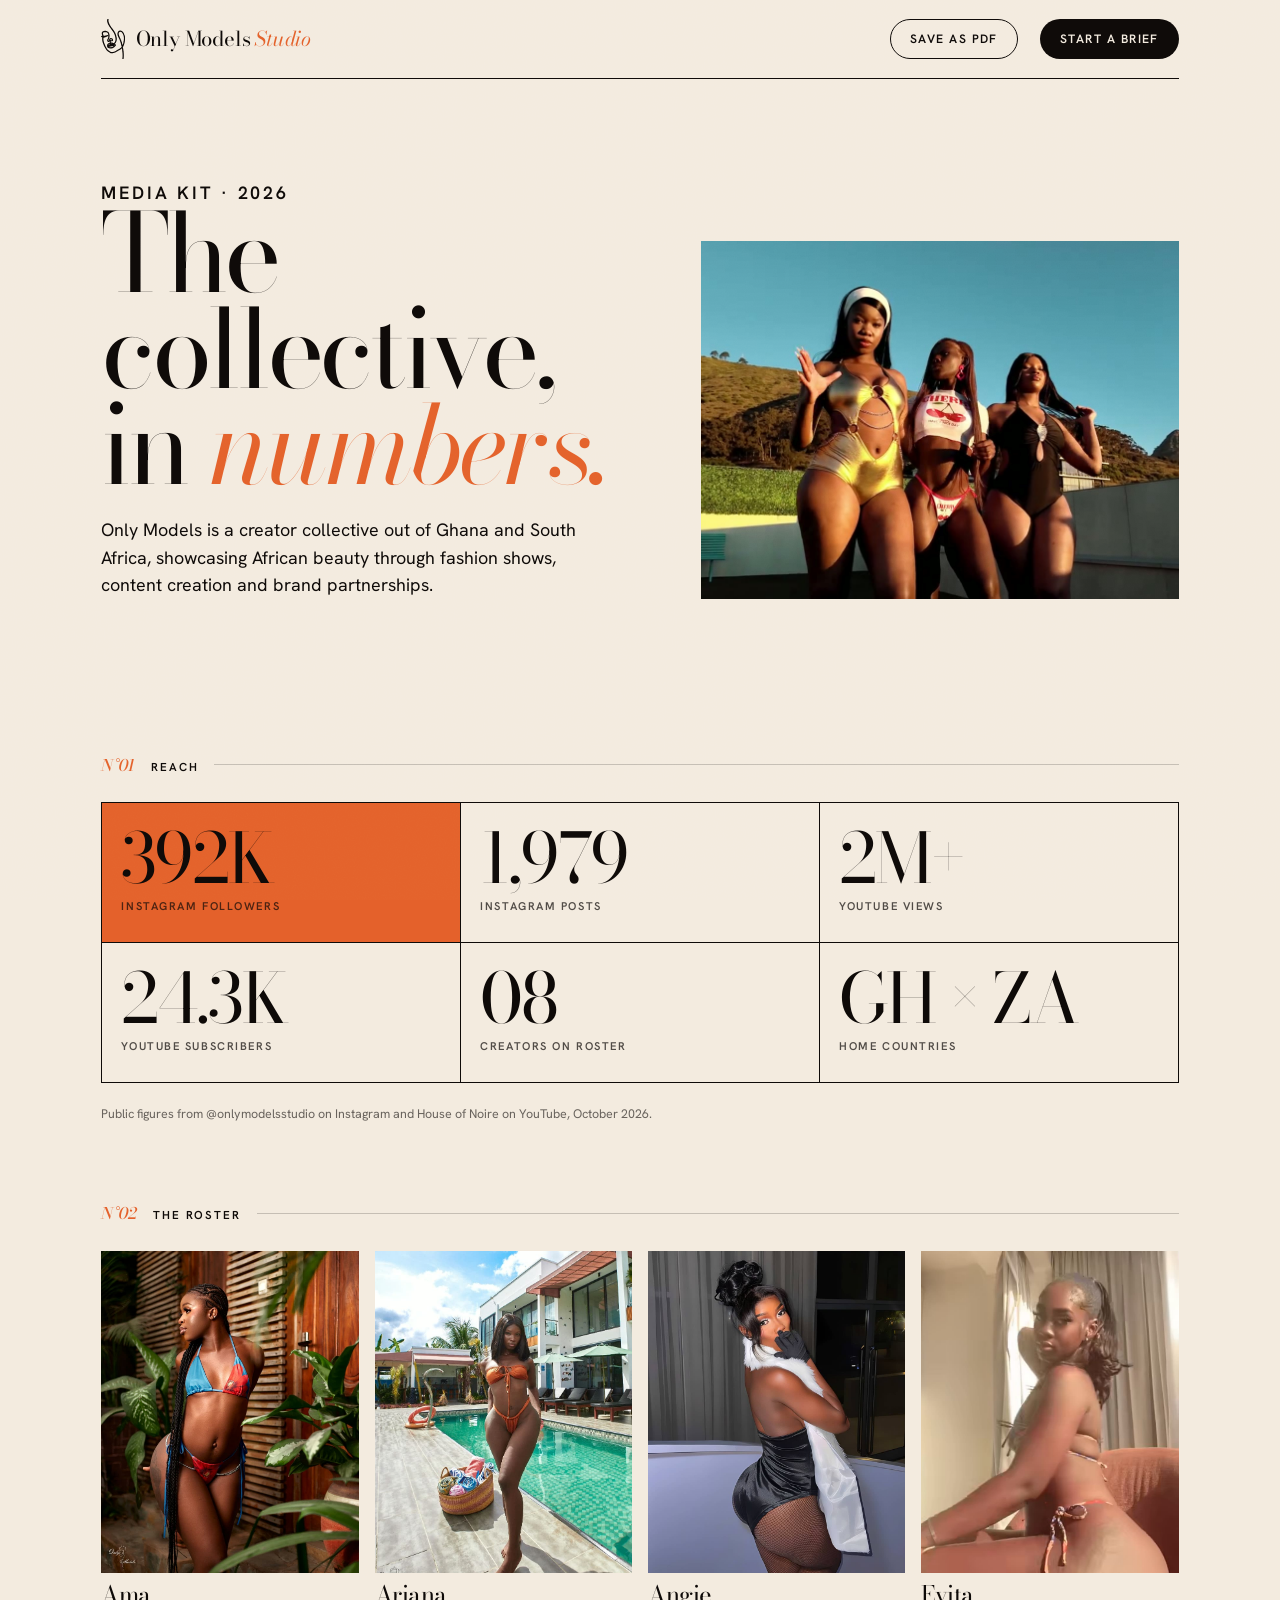
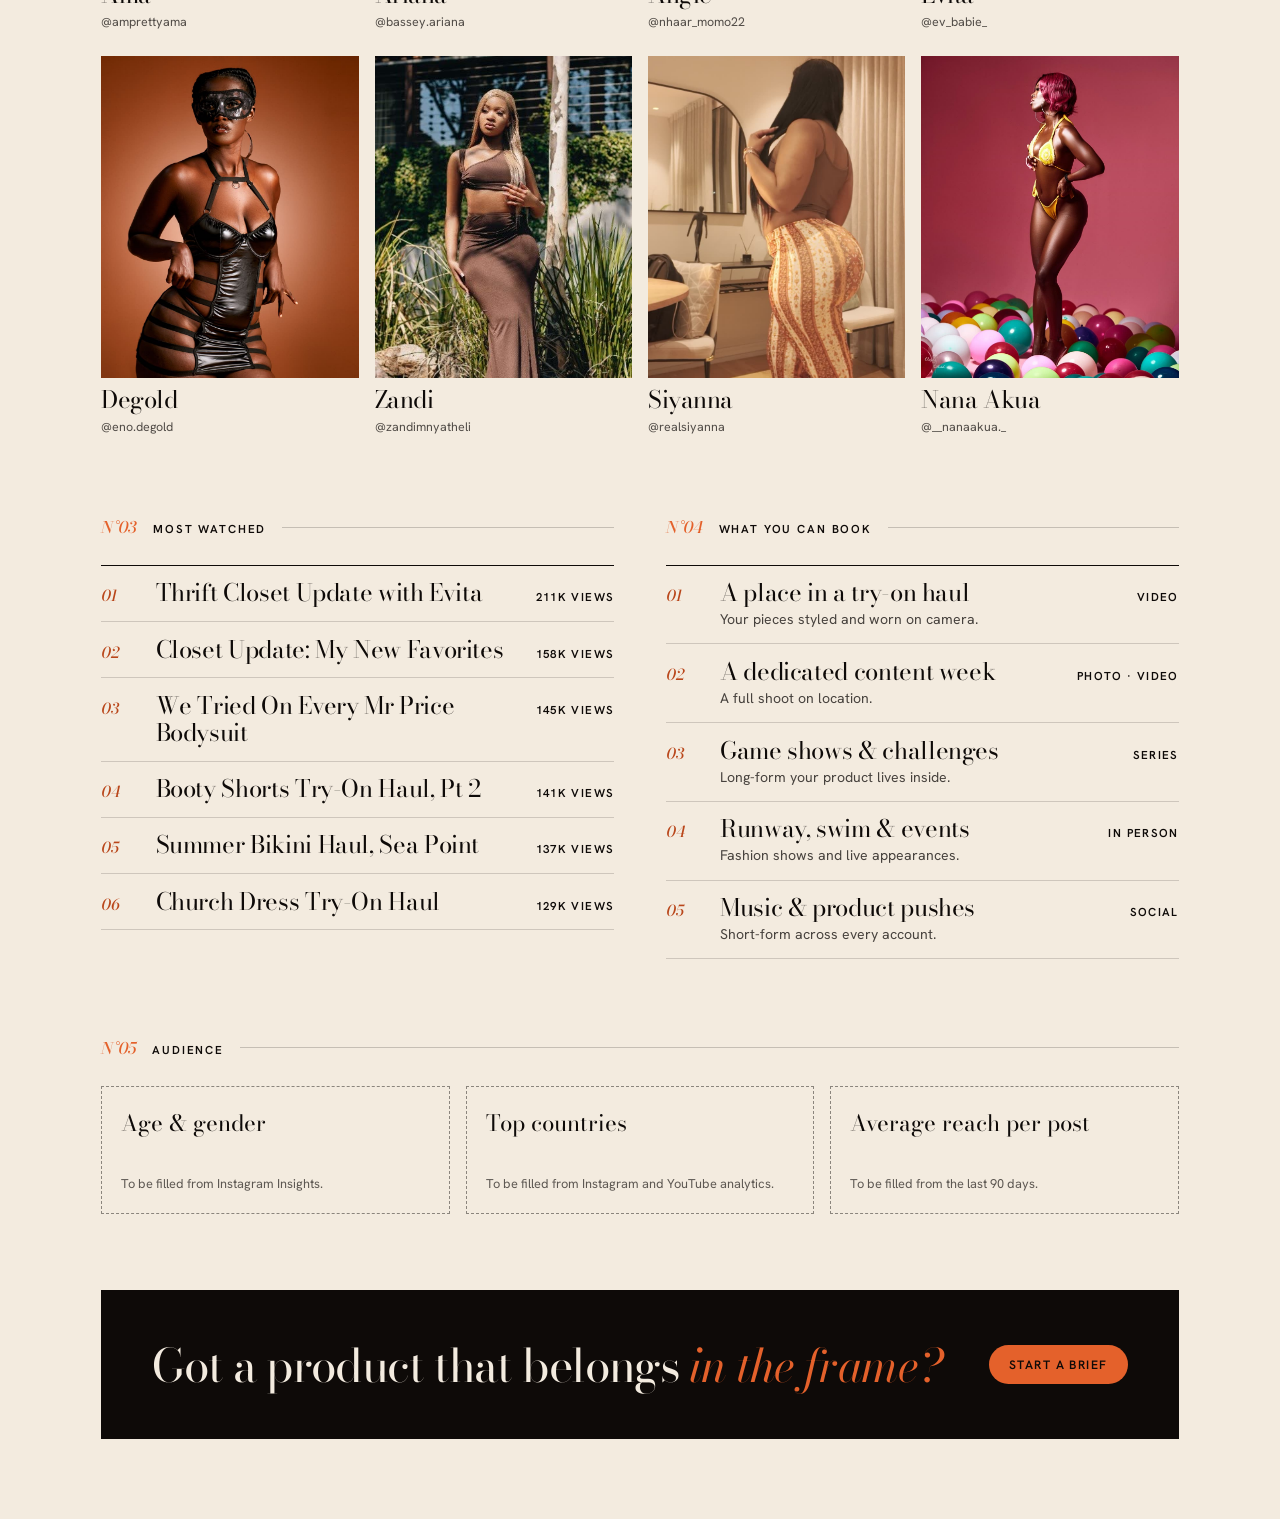
==== media-kit.html @ adcc5e1e "Only Models Studio concept site Static site: hero film, roster, video grid, brand offers, scripted c" ====
<!doctype html>
<html lang="en">
<head>
<meta charset="utf-8">
<meta name="viewport" content="width=device-width, initial-scale=1">
<title>Media kit — Only Models Studio</title>
<meta name="description" content="Only Models Studio media kit: audience numbers, roster, formats and how to book the collective.">
<meta name="theme-color" content="#f3ebdf">
<link rel="icon" type="image/svg+xml" href="assets/favicon.svg">
<link rel="preconnect" href="https://fonts.googleapis.com">
<link rel="preconnect" href="https://fonts.gstatic.com" crossorigin>
<link href="https://fonts.googleapis.com/css2?family=Bodoni+Moda:ital,opsz,wght@0,6..96,400..700;1,6..96,400..700&family=Hanken+Grotesk:wght@300..700&display=swap" rel="stylesheet">
<link rel="stylesheet" href="css/style.css">
<style>
  body { background: var(--bone); color: var(--ink); }
  body::after { opacity: .05; }
  .kit { max-width: 1180px; margin-inline: auto; padding: 0 var(--gut) 5rem; }
  .kit__bar { display: flex; align-items: center; gap: 1rem; padding-block: 1.2rem; border-bottom: 1px solid var(--ink); }
  .kit__bar .brand__mark { stroke-width: 64; }
  .kit__bar .btn { margin-left: .4rem; }
  .kit__cover { display: grid; grid-template-columns: 1.15fr 1fr; gap: clamp(1.5rem, 4vw, 4rem); align-items: end; padding-block: clamp(2.5rem, 6vw, 5rem); }
  .kit__cover h1 { font: 400 clamp(3rem, 8.5vw, 7.4rem)/.88 var(--serif); letter-spacing: -.04em; }
  .kit__cover h1 em { color: var(--clay); }
  .kit__cover p { font-size: 1.12rem; max-width: 30rem; margin-top: 1.4rem; }
  .kit__cover figure { aspect-ratio: 4 / 3; overflow: hidden; }
  .kit__cover img { width: 100%; height: 100%; object-fit: cover; }
  .kit h2 { display: flex; align-items: baseline; gap: 1rem; font-size: .72rem; font-weight: 600; letter-spacing: .16em; text-transform: uppercase; margin: clamp(3rem, 6vw, 5rem) 0 1.6rem; }
  .kit h2 i { font: italic 500 1rem var(--serif); color: var(--clay); letter-spacing: 0; text-transform: none; }
  .kit h2::after { content: ""; flex: 1; height: 1px; background: var(--ink); opacity: .2; align-self: center; }
  .nums { display: grid; grid-template-columns: repeat(3, 1fr); border-top: 1px solid var(--ink); border-left: 1px solid var(--ink); }
  .nums div { padding: 1.3rem 1.2rem 1.5rem; border-right: 1px solid var(--ink); border-bottom: 1px solid var(--ink); }
  .nums b { display: block; font: 400 clamp(2.4rem, 5.4vw, 4.4rem)/1 var(--serif); letter-spacing: -.03em; }
  .nums span { font-size: .7rem; letter-spacing: .14em; text-transform: uppercase; font-weight: 600; opacity: .7; }
  .nums .hot { background: var(--clay); }
  .faces { display: grid; grid-template-columns: repeat(4, 1fr); gap: 1.4rem 1rem; }
  .faces img { width: 100%; aspect-ratio: 4 / 5; object-fit: cover; }
  .faces b { display: block; font: 400 1.5rem/1.1 var(--serif); letter-spacing: -.02em; margin-top: .6rem; }
  .faces span { font-size: .78rem; opacity: .7; }
  .rows { border-top: 1px solid var(--ink); }
  .rows li { display: grid; grid-template-columns: 2.4rem 1fr auto; gap: 1rem; align-items: baseline; padding-block: .85rem; border-bottom: 1px solid var(--line-ink); }
  .rows i { font: italic 500 .95rem var(--serif); color: var(--clay-deep); }
  .rows b { font: 400 clamp(1.15rem, 2vw, 1.5rem)/1.15 var(--serif); letter-spacing: -.015em; }
  .rows b small { display: block; font: 400 .88rem/1.4 var(--sans); letter-spacing: 0; opacity: .75; margin-top: .2rem; }
  .rows span { font-size: .72rem; letter-spacing: .12em; text-transform: uppercase; font-weight: 600; white-space: nowrap; }
  .two { display: grid; grid-template-columns: 1fr 1fr; gap: clamp(1.5rem, 4vw, 4rem); }
  .slots { display: grid; grid-template-columns: repeat(3, 1fr); gap: 1rem; }
  .slots div { border: 1px dashed rgba(14, 10, 8, .45); padding: 1.2rem; min-height: 8rem; display: flex; flex-direction: column; justify-content: space-between; }
  .slots b { font: 400 1.4rem var(--serif); }
  .slots span { font-size: .8rem; opacity: .65; }
  .kit__end { margin-top: clamp(3rem, 6vw, 5rem); background: var(--ink); color: var(--bone); padding: clamp(1.8rem, 4vw, 3.2rem); display: flex; justify-content: space-between; align-items: center; gap: 1.5rem; flex-wrap: wrap; }
  .kit__end p { font: 400 clamp(1.7rem, 3.6vw, 3rem)/1 var(--serif); letter-spacing: -.03em; }
  .kit__end em { color: var(--clay); }
  .kit__fine { font-size: .78rem; opacity: .6; margin-top: 1.4rem; }
  @media (max-width: 760px) {
    .kit__cover, .two { grid-template-columns: 1fr; }
    .nums { grid-template-columns: 1fr 1fr; }
    .faces { grid-template-columns: 1fr 1fr; }
    .slots { grid-template-columns: 1fr; }
    .kit__bar .btn--line { display: none; }
  }
  @media print {
    body::after, .kit__bar .btn { display: none; }
    .kit { padding-bottom: 0; }
    .nums .hot, .kit__end { -webkit-print-color-adjust: exact; print-color-adjust: exact; }
    .faces, .kit__end, .rows li { break-inside: avoid; }
  }
</style>
</head>
<body>
<div class="kit">
  <header class="kit__bar">
    <a class="brand" href="index.html" aria-label="Back to Only Models Studio">
      <svg class="brand__mark" viewBox="400 0 1440 2400" aria-hidden="true"><path fill-rule="evenodd" d="M 808 9 C 807 14, 806 19, 806 20 C 805 23, 803 39, 801 57 C 800 69, 800 115, 801 127 C 804 151, 806 164, 811 188 C 815 203, 829 246, 836 266 C 838 270, 840 277, 842 281 C 847 295, 856 315, 867 336 C 901 406, 944 470, 1023 573 C 1027 576, 1033 584, 1037 591 C 1042 597, 1048 605, 1051 609 C 1061 620, 1088 656, 1097 668 C 1101 674, 1106 681, 1108 683 C 1109 685, 1111 687, 1112 689 C 1113 690, 1119 698, 1125 707 C 1138 726, 1160 759, 1160 760 C 1160 760, 1161 762, 1162 763 C 1164 765, 1169 773, 1174 782 C 1182 795, 1186 803, 1199 826 C 1205 837, 1220 869, 1227 883 C 1234 899, 1241 916, 1243 921 C 1243 923, 1245 926, 1245 928 C 1248 933, 1255 952, 1258 961 C 1259 966, 1262 974, 1264 980 C 1268 992, 1275 1019, 1278 1034 C 1280 1040, 1282 1047, 1282 1050 C 1285 1059, 1292 1094, 1294 1109 C 1295 1116, 1297 1127, 1298 1132 C 1298 1137, 1299 1148, 1300 1155 C 1301 1162, 1301 1173, 1302 1179 C 1303 1192, 1303 1240, 1302 1252 C 1302 1257, 1301 1266, 1300 1273 C 1291 1361, 1249 1437, 1184 1480 C 1172 1488, 1171 1488, 1164 1484 C 1138 1469, 1115 1458, 1090 1448 C 1080 1445, 1076 1444, 1065 1441 C 1063 1440, 1057 1439, 1054 1438 C 1048 1436, 1044 1436, 1031 1436 C 1016 1436, 1015 1436, 1009 1439 C 998 1444, 995 1446, 995 1447 C 995 1447, 994 1448, 992 1449 C 991 1450, 990 1450, 990 1451 C 991 1451, 994 1450, 998 1448 C 1021 1436, 1031 1436, 1067 1448 C 1079 1451, 1083 1453, 1088 1455 C 1089 1455, 1093 1457, 1095 1458 C 1112 1463, 1160 1489, 1160 1493 C 1160 1496, 1130 1507, 1109 1512 C 1088 1517, 1085 1518, 1072 1519 C 1036 1522, 1002 1517, 983 1507 C 975 1501, 965 1491, 959 1480 C 954 1470, 954 1445, 959 1422 C 961 1411, 962 1371, 960 1360 C 959 1349, 956 1335, 954 1329 C 951 1317, 949 1309, 947 1304 C 945 1299, 945 1296, 946 1296 C 947 1295, 955 1297, 968 1301 C 986 1307, 989 1308, 1007 1309 C 1045 1312, 1070 1306, 1085 1291 C 1096 1280, 1098 1270, 1094 1252 C 1087 1226, 1067 1202, 1042 1190 C 1039 1188, 1036 1186, 1035 1186 C 1027 1182, 1004 1177, 991 1177 C 984 1177, 970 1180, 963 1182 C 948 1187, 931 1204, 928 1217 C 927 1219, 926 1223, 925 1226 C 922 1237, 924 1254, 930 1275 C 932 1280, 933 1285, 933 1285 C 933 1286, 930 1287, 926 1288 C 907 1290, 895 1298, 876 1322 C 866 1336, 863 1338, 856 1340 C 840 1344, 820 1328, 812 1302 C 803 1275, 809 1249, 829 1219 C 836 1208, 846 1191, 850 1181 C 856 1166, 866 1137, 869 1124 C 874 1099, 876 1092, 876 1087 C 877 1084, 878 1078, 879 1073 C 882 1050, 885 1004, 883 980 C 880 930, 875 907, 860 866 C 859 861, 850 844, 846 837 C 827 804, 793 776, 754 762 C 750 760, 746 758, 745 758 C 731 752, 696 745, 673 743 C 606 738, 547 752, 510 779 C 473 808, 466 844, 484 918 C 486 926, 489 935, 489 938 C 490 940, 492 946, 493 951 C 495 955, 497 961, 497 964 C 498 966, 501 974, 504 983 C 506 991, 509 999, 510 1001 C 512 1008, 516 1021, 518 1032 C 521 1046, 522 1045, 497 1044 C 486 1044, 472 1042, 466 1041 C 453 1039, 444 1039, 441 1041 C 437 1046, 438 1054, 444 1059 C 457 1070, 498 1080, 518 1076 C 524 1075, 531 1068, 532 1062 C 534 1057, 534 1057, 547 1055 C 573 1052, 585 1051, 601 1049 C 633 1044, 642 1042, 647 1041 C 650 1040, 657 1039, 663 1038 C 669 1037, 677 1035, 680 1034 C 688 1033, 694 1033, 692 1034 C 691 1035, 690 1035, 668 1043 C 659 1046, 652 1049, 651 1050 C 650 1050, 648 1051, 645 1052 C 643 1052, 633 1056, 623 1059 C 601 1067, 581 1073, 562 1079 C 533 1088, 529 1089, 526 1091 C 517 1097, 510 1104, 506 1114 C 502 1122, 503 1223, 506 1265 C 509 1300, 514 1334, 518 1351 C 520 1356, 527 1379, 529 1385 C 536 1404, 542 1422, 545 1429 C 552 1446, 553 1450, 555 1456 C 556 1459, 559 1467, 562 1474 C 564 1480, 567 1487, 568 1490 C 569 1493, 571 1499, 578 1516 C 580 1520, 582 1526, 583 1529 C 584 1532, 585 1535, 586 1536 C 586 1537, 587 1540, 588 1542 C 589 1544, 591 1550, 593 1554 C 596 1561, 600 1572, 609 1595 C 614 1608, 627 1635, 640 1657 C 641 1659, 643 1664, 645 1666 C 655 1684, 672 1714, 676 1720 C 677 1722, 680 1727, 683 1733 C 687 1738, 694 1750, 699 1759 C 705 1768, 710 1778, 712 1780 C 714 1783, 717 1788, 719 1792 C 722 1795, 727 1803, 730 1809 C 734 1815, 739 1822, 741 1825 C 749 1838, 759 1850, 769 1860 C 801 1892, 869 1943, 955 2001 C 966 2009, 980 2016, 985 2017 C 987 2017, 989 2018, 990 2018 C 991 2019, 997 2020, 1004 2021 C 1029 2026, 1075 2024, 1105 2019 C 1126 2014, 1132 2013, 1145 2010 C 1153 2008, 1166 2004, 1170 2002 C 1172 2002, 1175 2001, 1178 2000 C 1185 1998, 1195 1995, 1206 1990 C 1208 1989, 1210 1988, 1211 1988 C 1212 1988, 1214 1987, 1216 1987 C 1217 1986, 1221 1984, 1225 1982 C 1229 1981, 1235 1978, 1240 1976 C 1248 1972, 1296 1948, 1298 1947 C 1298 1947, 1303 1944, 1309 1941 C 1321 1934, 1334 1927, 1340 1924 C 1342 1923, 1346 1921, 1350 1919 C 1353 1917, 1360 1913, 1365 1911 C 1369 1908, 1378 1903, 1383 1901 C 1387 1898, 1392 1895, 1393 1894 C 1394 1894, 1396 1893, 1397 1892 C 1398 1891, 1401 1890, 1404 1889 C 1406 1887, 1408 1886, 1409 1885 C 1411 1885, 1418 1880, 1425 1877 C 1426 1875, 1435 1870, 1445 1865 C 1454 1859, 1467 1852, 1473 1848 C 1479 1844, 1485 1841, 1487 1840 C 1488 1839, 1492 1837, 1496 1835 C 1499 1832, 1505 1829, 1507 1827 C 1509 1826, 1515 1822, 1520 1820 C 1524 1817, 1529 1813, 1531 1812 C 1539 1808, 1563 1792, 1577 1782 C 1626 1748, 1642 1733, 1665 1698 C 1672 1689, 1673 1689, 1675 1699 C 1675 1702, 1676 1708, 1677 1711 C 1678 1714, 1679 1721, 1680 1728 C 1681 1734, 1683 1744, 1684 1750 C 1685 1756, 1687 1764, 1687 1768 C 1688 1772, 1689 1780, 1690 1786 C 1695 1815, 1701 1855, 1703 1879 C 1704 1886, 1705 1895, 1706 1898 C 1706 1901, 1707 1906, 1707 1910 C 1708 1914, 1709 1924, 1710 1934 C 1713 1963, 1715 1980, 1716 1995 C 1717 2003, 1717 2014, 1718 2020 C 1724 2081, 1727 2212, 1723 2285 C 1721 2314, 1718 2356, 1715 2384 C 1713 2399, 1713 2400, 1718 2400 C 1723 2400, 1722 2402, 1725 2373 C 1737 2259, 1738 2118, 1727 1998 C 1726 1991, 1726 1980, 1725 1973 C 1724 1966, 1723 1954, 1722 1947 C 1722 1939, 1721 1928, 1720 1922 C 1719 1915, 1719 1909, 1718 1909 C 1718 1909, 1718 1903, 1717 1897 C 1716 1891, 1715 1879, 1714 1871 C 1710 1845, 1708 1829, 1707 1821 C 1706 1817, 1705 1809, 1704 1803 C 1704 1796, 1702 1788, 1702 1784 C 1701 1779, 1699 1770, 1698 1764 C 1697 1757, 1695 1748, 1695 1743 C 1694 1738, 1692 1728, 1690 1720 C 1688 1705, 1685 1689, 1683 1679 C 1682 1673, 1682 1673, 1688 1663 C 1701 1643, 1722 1601, 1734 1574 C 1745 1547, 1749 1537, 1749 1536 C 1749 1535, 1750 1533, 1751 1532 C 1753 1527, 1769 1479, 1772 1467 C 1778 1443, 1784 1417, 1785 1409 C 1789 1387, 1793 1364, 1798 1333 C 1803 1297, 1804 1291, 1808 1265 C 1822 1161, 1817 1076, 1791 987 C 1787 972, 1781 952, 1775 939 C 1774 935, 1773 930, 1772 929 C 1771 927, 1769 922, 1766 916 C 1766 914, 1763 907, 1760 901 C 1741 856, 1711 812, 1683 783 C 1651 751, 1620 732, 1583 722 C 1570 718, 1535 718, 1524 722 C 1500 729, 1488 737, 1469 756 C 1417 810, 1404 864, 1423 947 C 1425 958, 1435 991, 1440 1003 C 1441 1006, 1443 1011, 1444 1014 C 1447 1022, 1458 1049, 1462 1058 C 1463 1060, 1465 1064, 1466 1066 C 1467 1069, 1469 1074, 1471 1078 C 1473 1083, 1475 1086, 1475 1086 C 1475 1087, 1496 1130, 1511 1162 C 1527 1194, 1542 1228, 1552 1253 C 1553 1256, 1555 1261, 1556 1264 C 1557 1267, 1559 1271, 1560 1274 C 1560 1276, 1561 1278, 1562 1280 C 1563 1283, 1567 1292, 1570 1302 C 1572 1307, 1576 1320, 1580 1330 C 1583 1340, 1588 1354, 1590 1361 C 1592 1367, 1594 1374, 1594 1376 C 1596 1380, 1598 1388, 1602 1400 C 1603 1404, 1605 1409, 1605 1410 C 1606 1412, 1607 1416, 1608 1420 C 1610 1428, 1619 1461, 1621 1467 C 1622 1469, 1623 1473, 1623 1475 C 1624 1477, 1625 1481, 1626 1484 C 1627 1489, 1631 1505, 1634 1513 C 1634 1516, 1636 1523, 1638 1530 C 1639 1536, 1641 1544, 1642 1548 C 1643 1551, 1645 1559, 1646 1564 C 1647 1568, 1650 1579, 1651 1588 C 1659 1620, 1660 1625, 1660 1627 C 1660 1629, 1660 1631, 1661 1632 C 1662 1635, 1665 1651, 1668 1663 C 1668 1667, 1669 1672, 1670 1674 C 1671 1678, 1670 1681, 1661 1694 C 1650 1710, 1638 1725, 1628 1735 C 1619 1744, 1615 1748, 1593 1764 C 1587 1768, 1581 1772, 1580 1773 C 1576 1776, 1544 1797, 1536 1802 C 1532 1805, 1527 1808, 1525 1809 C 1513 1817, 1504 1823, 1494 1829 C 1491 1830, 1487 1833, 1483 1836 C 1479 1838, 1474 1841, 1472 1842 C 1470 1844, 1464 1847, 1460 1849 C 1456 1852, 1444 1859, 1433 1865 C 1422 1871, 1413 1877, 1412 1878 C 1411 1878, 1408 1880, 1405 1882 C 1402 1883, 1397 1886, 1394 1888 C 1391 1890, 1388 1891, 1387 1892 C 1386 1893, 1383 1894, 1381 1895 C 1378 1897, 1364 1904, 1349 1913 C 1334 1921, 1321 1928, 1320 1929 C 1319 1929, 1314 1932, 1308 1936 C 1301 1939, 1296 1942, 1296 1942 C 1295 1942, 1289 1946, 1282 1950 C 1274 1953, 1267 1957, 1266 1958 C 1261 1960, 1239 1971, 1232 1973 C 1228 1975, 1224 1977, 1223 1978 C 1210 1983, 1183 1993, 1168 1998 C 1163 1999, 1157 2001, 1155 2002 C 1152 2002, 1148 2003, 1146 2004 C 1144 2004, 1141 2005, 1140 2005 C 1138 2006, 1122 2010, 1114 2011 C 1110 2012, 1105 2013, 1101 2013 C 1095 2015, 1082 2016, 1055 2018 C 1026 2020, 985 2013, 973 2005 C 971 2004, 970 2003, 970 2003 C 968 2003, 919 1969, 885 1944 C 818 1895, 773 1857, 756 1833 C 748 1820, 747 1818, 721 1777 C 707 1753, 706 1752, 688 1721 C 680 1708, 673 1696, 673 1695 C 671 1691, 660 1672, 657 1667 C 626 1609, 627 1611, 612 1571 C 609 1565, 605 1553, 602 1545 C 598 1536, 595 1527, 593 1523 C 592 1519, 590 1515, 590 1513 C 589 1511, 587 1507, 586 1504 C 585 1501, 583 1495, 581 1491 C 579 1486, 575 1476, 572 1468 C 570 1460, 566 1451, 564 1447 C 563 1443, 561 1438, 560 1436 C 560 1434, 558 1428, 556 1425 C 555 1421, 553 1416, 552 1414 C 552 1411, 549 1404, 546 1397 C 544 1389, 541 1381, 540 1379 C 540 1377, 537 1366, 534 1357 C 531 1347, 528 1338, 528 1337 C 528 1336, 527 1331, 526 1326 C 519 1293, 516 1245, 516 1171 C 516 1123, 516 1122, 518 1118 C 522 1108, 529 1102, 536 1100 C 539 1099, 542 1098, 544 1098 C 546 1097, 551 1095, 555 1094 C 574 1088, 616 1074, 659 1058 C 665 1056, 672 1053, 675 1053 C 677 1052, 680 1051, 681 1050 C 682 1050, 687 1048, 691 1046 C 694 1045, 701 1042, 706 1041 C 711 1039, 718 1036, 722 1034 C 742 1027, 798 1005, 801 1004 C 804 1002, 805 997, 802 996 C 800 995, 785 999, 763 1006 C 760 1007, 755 1008, 753 1008 C 751 1008, 743 1010, 737 1012 C 730 1013, 719 1016, 713 1017 C 706 1019, 698 1021, 694 1021 C 690 1022, 681 1024, 674 1025 C 666 1027, 656 1029, 652 1030 C 647 1030, 640 1031, 636 1032 C 632 1033, 628 1033, 627 1034 C 625 1034, 612 1036, 584 1039 C 577 1040, 568 1041, 565 1042 C 561 1043, 552 1043, 546 1044 C 534 1044, 532 1044, 532 1038 C 532 1033, 525 1008, 518 986 C 504 943, 500 930, 497 916 C 496 914, 495 909, 494 906 C 488 880, 485 849, 489 832 C 492 817, 497 809, 509 797 C 552 754, 658 741, 739 768 C 749 771, 768 780, 772 782 C 774 783, 775 784, 776 784 C 776 784, 781 787, 786 790 C 831 819, 857 864, 869 936 C 878 987, 876 1055, 863 1111 C 862 1117, 860 1125, 859 1129 C 859 1132, 858 1136, 857 1137 C 857 1138, 855 1143, 854 1147 C 847 1172, 836 1195, 823 1215 C 810 1235, 804 1248, 802 1267 C 798 1301, 817 1338, 842 1345 C 849 1347, 852 1347, 858 1346 C 866 1343, 869 1341, 881 1326 C 899 1303, 914 1293, 929 1293 C 936 1293, 937 1294, 941 1304 C 947 1321, 950 1334, 954 1355 C 956 1368, 956 1401, 954 1414 C 944 1466, 947 1481, 969 1503 C 982 1517, 997 1522, 1030 1526 C 1045 1528, 1078 1526, 1093 1523 C 1096 1523, 1102 1521, 1105 1521 C 1120 1518, 1147 1508, 1162 1501 C 1169 1497, 1169 1497, 1181 1505 C 1196 1515, 1219 1533, 1245 1556 C 1252 1562, 1255 1567, 1255 1570 C 1254 1572, 1248 1581, 1243 1587 C 1208 1630, 1176 1658, 1136 1681 C 1127 1687, 1108 1696, 1106 1696 C 1106 1696, 1102 1697, 1098 1699 C 1092 1702, 1084 1705, 1073 1708 C 1070 1708, 1063 1710, 1058 1711 C 1013 1723, 964 1726, 926 1719 C 890 1713, 849 1692, 826 1668 C 820 1661, 820 1661, 820 1657 C 821 1654, 822 1652, 830 1647 C 848 1635, 866 1630, 904 1629 C 919 1628, 933 1628, 935 1627 C 943 1626, 957 1624, 966 1622 C 970 1621, 976 1620, 979 1619 C 989 1617, 999 1614, 1007 1612 C 1012 1610, 1018 1609, 1021 1608 C 1023 1607, 1030 1606, 1035 1604 C 1039 1603, 1046 1601, 1050 1601 C 1072 1595, 1084 1593, 1091 1592 C 1095 1591, 1100 1591, 1102 1590 C 1104 1590, 1115 1589, 1128 1588 C 1156 1586, 1160 1585, 1160 1575 C 1160 1568, 1158 1566, 1112 1555 C 1035 1535, 958 1530, 930 1544 C 922 1548, 919 1550, 894 1570 C 884 1578, 872 1587, 869 1590 C 850 1602, 813 1624, 810 1624 C 802 1624, 800 1616, 802 1596 C 805 1560, 819 1531, 844 1504 C 855 1493, 876 1476, 879 1476 C 880 1476, 881 1475, 883 1474 C 884 1473, 886 1472, 888 1472 C 891 1472, 901 1468, 901 1467 C 901 1466, 900 1466, 899 1467 C 898 1467, 894 1467, 892 1468 C 887 1468, 878 1471, 875 1474 C 874 1474, 873 1475, 872 1475 C 871 1476, 869 1477, 867 1478 C 866 1479, 862 1482, 859 1485 C 818 1515, 793 1562, 793 1609 C 793 1624, 796 1629, 806 1633 C 810 1634, 816 1633, 821 1630 C 822 1629, 824 1628, 825 1628 C 825 1628, 828 1626, 832 1624 C 835 1622, 842 1618, 848 1615 C 869 1603, 883 1593, 910 1573 C 932 1555, 934 1554, 950 1551 C 968 1547, 1007 1549, 1037 1554 C 1041 1554, 1048 1556, 1052 1556 C 1055 1557, 1061 1558, 1064 1558 C 1068 1559, 1075 1561, 1081 1562 C 1086 1563, 1094 1565, 1098 1566 C 1101 1567, 1106 1568, 1109 1568 C 1111 1569, 1114 1570, 1115 1570 C 1117 1572, 1114 1573, 1101 1575 C 1083 1577, 1053 1583, 1029 1589 C 1026 1590, 1021 1592, 1018 1592 C 1011 1594, 989 1600, 980 1602 C 953 1609, 936 1612, 902 1613 C 865 1614, 852 1617, 835 1626 C 833 1627, 831 1628, 830 1628 C 828 1628, 813 1639, 810 1642 C 800 1654, 802 1668, 816 1680 C 843 1705, 872 1721, 902 1729 C 921 1734, 924 1735, 938 1737 C 979 1741, 1034 1735, 1077 1722 C 1079 1721, 1085 1719, 1089 1718 C 1113 1711, 1150 1691, 1175 1672 C 1203 1650, 1231 1622, 1254 1592 C 1264 1579, 1265 1576, 1265 1569 C 1265 1562, 1264 1559, 1256 1551 C 1243 1539, 1206 1510, 1188 1499 C 1183 1496, 1180 1494, 1180 1493 C 1180 1492, 1182 1490, 1193 1483 C 1248 1446, 1286 1386, 1303 1311 C 1307 1294, 1308 1286, 1311 1258 C 1313 1244, 1313 1178, 1311 1164 C 1311 1157, 1309 1146, 1308 1138 C 1308 1129, 1306 1116, 1304 1108 C 1303 1099, 1301 1088, 1300 1083 C 1300 1078, 1298 1071, 1298 1068 C 1297 1065, 1296 1060, 1296 1058 C 1294 1049, 1286 1016, 1278 987 C 1270 961, 1255 918, 1246 898 C 1246 896, 1241 885, 1236 874 C 1228 854, 1210 819, 1200 802 C 1164 736, 1127 682, 1058 592 C 1055 590, 1048 580, 1042 572 C 1035 563, 1027 553, 1023 548 C 1001 519, 969 475, 955 455 C 896 368, 864 303, 838 221 C 830 195, 822 164, 819 140 C 817 126, 817 121, 817 91 C 817 55, 817 48, 822 21 C 823 15, 824 8, 825 5 L 825 -0 817 -0 L 809 0 808 9 M 1535 731 C 1505 736, 1483 753, 1455 792 C 1433 823, 1424 858, 1427 897 C 1428 912, 1432 935, 1435 945 C 1435 947, 1437 954, 1439 959 C 1442 970, 1448 989, 1453 1001 C 1454 1006, 1456 1011, 1457 1013 C 1457 1014, 1458 1016, 1458 1017 C 1458 1017, 1460 1021, 1462 1025 C 1466 1036, 1473 1052, 1477 1060 C 1478 1063, 1481 1069, 1482 1073 C 1485 1078, 1488 1084, 1502 1114 C 1505 1120, 1513 1137, 1521 1153 C 1539 1189, 1545 1203, 1559 1238 C 1562 1245, 1565 1252, 1566 1254 C 1567 1256, 1568 1259, 1569 1262 C 1569 1264, 1571 1269, 1572 1273 C 1581 1294, 1601 1355, 1608 1376 C 1609 1381, 1611 1387, 1612 1391 C 1613 1395, 1615 1400, 1616 1402 C 1616 1404, 1619 1414, 1622 1424 C 1625 1434, 1628 1443, 1628 1446 C 1629 1448, 1629 1450, 1629 1451 C 1630 1451, 1631 1454, 1632 1458 C 1632 1461, 1634 1467, 1635 1471 C 1638 1483, 1646 1513, 1648 1519 C 1648 1522, 1651 1534, 1654 1545 C 1657 1556, 1660 1570, 1661 1576 C 1662 1581, 1664 1588, 1665 1592 C 1665 1595, 1667 1602, 1668 1607 C 1669 1612, 1671 1621, 1672 1626 C 1673 1630, 1675 1639, 1676 1645 C 1678 1657, 1679 1661, 1681 1661 C 1682 1661, 1687 1654, 1687 1653 C 1687 1652, 1689 1649, 1691 1646 C 1697 1634, 1698 1632, 1708 1614 C 1721 1587, 1733 1558, 1745 1528 C 1753 1507, 1766 1464, 1770 1445 C 1771 1440, 1773 1433, 1774 1430 C 1774 1427, 1775 1422, 1776 1418 C 1777 1414, 1778 1409, 1778 1407 C 1779 1402, 1783 1379, 1783 1371 C 1784 1368, 1785 1362, 1786 1358 C 1786 1353, 1788 1342, 1790 1333 C 1791 1324, 1793 1313, 1794 1308 C 1795 1300, 1798 1278, 1801 1256 C 1809 1195, 1809 1121, 1800 1069 C 1793 1027, 1788 1005, 1776 969 C 1764 935, 1749 899, 1737 877 C 1733 870, 1729 862, 1727 859 C 1723 851, 1716 840, 1710 833 C 1708 830, 1704 825, 1702 822 C 1685 798, 1660 774, 1639 760 C 1625 751, 1616 745, 1613 745 C 1612 744, 1610 743, 1608 742 C 1605 740, 1585 734, 1578 732 C 1567 730, 1545 730, 1535 731 M 459 1053 C 458 1054, 458 1054, 459 1054 C 460 1055, 463 1056, 466 1057 C 478 1061, 491 1064, 505 1064 C 515 1064, 516 1064, 518 1062 C 521 1059, 520 1056, 515 1057 C 510 1057, 478 1055, 474 1054 C 464 1052, 460 1052, 459 1053 M 976 1184 C 973 1185, 970 1186, 968 1186 C 967 1187, 964 1188, 962 1188 C 958 1189, 948 1196, 943 1202 C 929 1218, 926 1243, 935 1272 C 938 1281, 941 1287, 942 1287 C 943 1288, 950 1290, 958 1292 C 979 1299, 980 1300, 991 1302 C 1007 1305, 1042 1304, 1055 1301 C 1079 1295, 1090 1284, 1090 1265 C 1090 1259, 1088 1249, 1085 1243 C 1084 1241, 1083 1239, 1083 1238 C 1083 1237, 1072 1220, 1068 1216 C 1062 1208, 1039 1192, 1036 1192 C 1035 1192, 1033 1191, 1032 1191 C 1018 1185, 991 1181, 976 1184"/></svg>
      <span class="brand__word">Only Models <em>Studio</em></span>
    </a>
    <button class="btn btn--line" type="button" onclick="print()">Save as PDF</button>
    <a class="btn btn--dark" href="index.html#enquire">Start a brief</a>
  </header>

  <section class="kit__cover">
    <div>
      <p class="eyebrow">Media kit · 2026</p>
      <h1>The collective, in <em>numbers.</em></h1>
      <p>Only Models is a creator collective out of Ghana and South Africa, showcasing African beauty through fashion shows, content creation and brand partnerships.</p>
    </div>
    <figure><img src="assets/img/still-golden.jpg" alt="Three Only Models creators at golden hour in Cape Town"></figure>
  </section>

  <h2><i>N°01</i> Reach</h2>
  <div class="nums">
    <div class="hot"><b>392K</b><span>Instagram followers</span></div>
    <div><b>1,979</b><span>Instagram posts</span></div>
    <div><b>2M+</b><span>YouTube views</span></div>
    <div><b>24.3K</b><span>YouTube subscribers</span></div>
    <div><b>08</b><span>Creators on roster</span></div>
    <div><b>GH × ZA</b><span>Home countries</span></div>
  </div>
  <p class="kit__fine">Public figures from @onlymodelsstudio on Instagram and House of Noire on YouTube, October 2026.</p>

  <h2><i>N°02</i> The roster</h2>
  <div class="faces">
    <div><img src="assets/img/roster/ama.jpg" alt="Ama" loading="lazy"><b>Ama</b><span>@amprettyama</span></div>
    <div><img src="assets/img/roster/ariana.jpg" alt="Ariana" loading="lazy"><b>Ariana</b><span>@bassey.ariana</span></div>
    <div><img src="assets/img/roster/angie.jpg" alt="Angie" loading="lazy"><b>Angie</b><span>@nhaar_momo22</span></div>
    <div><img src="assets/img/roster/evita.jpg" alt="Evita" loading="lazy"><b>Evita</b><span>@ev_babie_</span></div>
    <div><img src="assets/img/roster/degold-2.jpg" alt="Degold" loading="lazy"><b>Degold</b><span>@eno.degold</span></div>
    <div><img src="assets/img/roster/zandi-2.jpg" alt="Zandi" loading="lazy"><b>Zandi</b><span>@zandimnyatheli</span></div>
    <div><img src="assets/img/roster/siyanna.jpg" alt="Siyanna" loading="lazy"><b>Siyanna</b><span>@realsiyanna</span></div>
    <div><img src="assets/img/roster/nana-akua.jpg" alt="Nana Akua" loading="lazy"><b>Nana Akua</b><span>@__nanaakua._</span></div>
  </div>

  <div class="two">
    <div>
      <h2><i>N°03</i> Most watched</h2>
      <ol class="rows">
        <li><i>01</i><b>Thrift Closet Update with Evita</b><span>211K views</span></li>
        <li><i>02</i><b>Closet Update: My New Favorites</b><span>158K views</span></li>
        <li><i>03</i><b>We Tried On Every Mr Price Bodysuit</b><span>145K views</span></li>
        <li><i>04</i><b>Booty Shorts Try-On Haul, Pt 2</b><span>141K views</span></li>
        <li><i>05</i><b>Summer Bikini Haul, Sea Point</b><span>137K views</span></li>
        <li><i>06</i><b>Church Dress Try-On Haul</b><span>129K views</span></li>
      </ol>
    </div>
    <div>
      <h2><i>N°04</i> What you can book</h2>
      <ol class="rows">
        <li><i>01</i><b>A place in a try-on haul<small>Your pieces styled and worn on camera.</small></b><span>Video</span></li>
        <li><i>02</i><b>A dedicated content week<small>A full shoot on location.</small></b><span>Photo · Video</span></li>
        <li><i>03</i><b>Game shows &amp; challenges<small>Long-form your product lives inside.</small></b><span>Series</span></li>
        <li><i>04</i><b>Runway, swim &amp; events<small>Fashion shows and live appearances.</small></b><span>In person</span></li>
        <li><i>05</i><b>Music &amp; product pushes<small>Short-form across every account.</small></b><span>Social</span></li>
      </ol>
    </div>
  </div>

  <h2><i>N°05</i> Audience</h2>
  <div class="slots">
    <div><b>Age &amp; gender</b><span>To be filled from Instagram Insights.</span></div>
    <div><b>Top countries</b><span>To be filled from Instagram and YouTube analytics.</span></div>
    <div><b>Average reach per post</b><span>To be filled from the last 90 days.</span></div>
  </div>

  <div class="kit__end">
    <p>Got a product that belongs <em>in the frame?</em></p>
    <a class="btn btn--solid" href="index.html#enquire">Start a brief</a>
  </div>
</div>
</body>
</html>
---- css/style.css ----
/* Only Models Studio — sunlit editorial
   ink + bone, one clay accent lifted from the collective's own studio backdrops */

:root {
  --ink: #0e0a08;
  --ink-2: #19120e;
  --bone: #f3ebdf;
  --paper: #e9decd;
  --sand: #cdb89b;
  --clay: #e4612b;
  --clay-deep: #b9461a;
  --muted: #a39483;
  --line: rgba(243, 235, 223, .16);
  --line-ink: rgba(14, 10, 8, .16);

  --serif: "Bodoni Moda", "Didot", "Bodoni MT", Georgia, serif;
  --sans: "Hanken Grotesk", "Helvetica Neue", Arial, sans-serif;

  --gut: clamp(1.15rem, 4vw, 4rem);
  --sec: clamp(5rem, 11vw, 10.5rem);
  --ease: cubic-bezier(.2, .7, .1, 1);
  --ease-io: cubic-bezier(.76, 0, .24, 1);
}

*, *::before, *::after { box-sizing: border-box; }
html { -webkit-text-size-adjust: 100%; scroll-behavior: smooth; scroll-padding-top: 4.5rem; }
body {
  margin: 0;
  background: var(--ink);
  color: var(--bone);
  font: 400 1rem/1.55 var(--sans);
  -webkit-font-smoothing: antialiased;
  text-rendering: optimizeLegibility;
  overflow-x: hidden;
}
body.is-loading, body.is-locked { overflow: hidden; }
img, video, svg { display: block; max-width: 100%; }
img, video { height: auto; }
a { color: inherit; text-decoration: none; }
button { font: inherit; color: inherit; background: none; border: 0; padding: 0; cursor: pointer; }
h1, h2, h3, h4, p, ol, ul, dl, dd, figure, fieldset { margin: 0; padding: 0; border: 0; }
ol, ul { list-style: none; }
em { font-style: italic; }
::selection { background: var(--clay); color: var(--ink); }
:focus-visible { outline: 2px solid var(--clay); outline-offset: 3px; }
[hidden] { display: none !important; }

/* film grain over everything */
body::after {
  content: ""; position: fixed; inset: 0; z-index: 90; pointer-events: none; opacity: .09; mix-blend-mode: overlay;
  background-image: url("data:image/svg+xml,%3Csvg xmlns='http://www.w3.org/2000/svg' width='220' height='220'%3E%3Cfilter id='n'%3E%3CfeTurbulence type='fractalNoise' baseFrequency='.9' numOctaves='2' stitchTiles='stitch'/%3E%3CfeColorMatrix values='0 0 0 0 1  0 0 0 0 1  0 0 0 0 1  0 0 0 .9 0'/%3E%3C/filter%3E%3Crect width='100%25' height='100%25' filter='url(%23n)'/%3E%3C/svg%3E");
}

.sprite { position: absolute; width: 0; height: 0; overflow: hidden; }
.wrap { width: 100%; max-width: 1560px; margin-inline: auto; padding-inline: var(--gut); }
.light { background: var(--bone); color: var(--ink); }
.skip { position: fixed; left: 1rem; top: -4rem; z-index: 200; background: var(--bone); color: var(--ink); padding: .6rem 1rem; }
.skip:focus { top: 1rem; }

.eyebrow {
  font-size: .72rem; font-weight: 600; letter-spacing: .16em; text-transform: uppercase;
}
.display {
  font-family: var(--serif); font-weight: 400; letter-spacing: -.025em; line-height: .96;
  font-size: clamp(2.5rem, 6.4vw, 6rem); text-wrap: balance;
}
.display em { color: var(--clay); }

/* ── buttons ── */
.btn {
  display: inline-flex; align-items: center; gap: .7em; white-space: nowrap;
  padding: 1.05em 1.55em; border-radius: 999px; border: 1px solid transparent;
  font-size: .76rem; font-weight: 600; letter-spacing: .12em; text-transform: uppercase; line-height: 1;
  transition: background .35s var(--ease), color .35s var(--ease), border-color .35s var(--ease), transform .35s var(--ease);
}
.btn svg { width: 1.05em; height: 1.05em; transition: transform .35s var(--ease); }
.btn:hover svg { transform: translate(3px, -3px); }
.btn:active { transform: scale(.97); }
.btn--solid { background: var(--clay); color: var(--ink); }
.btn--solid:hover { background: var(--bone); }
.btn--ghost { border-color: rgba(243, 235, 223, .45); color: var(--bone); }
.btn--ghost:hover { background: var(--bone); color: var(--ink); border-color: var(--bone); }
.btn--pill { background: var(--bone); color: var(--ink); padding: .85em 1.25em; }
.btn--pill:hover { background: var(--clay); }
.btn--dark { background: var(--ink); color: var(--bone); }
.btn--dark:hover { background: var(--ink-2); color: #fff; }
.btn--line { border-color: currentColor; }
.btn--line:hover { background: var(--ink); color: var(--bone); border-color: var(--ink); }
.btn--lg { font-size: .84rem; padding: 1.25em 1.9em; }

.link { display: inline-flex; align-items: center; gap: .6em; font-weight: 600; font-size: .8rem; letter-spacing: .12em; text-transform: uppercase; padding-bottom: .35em; border-bottom: 1px solid currentColor; }
.link svg { width: 1em; height: 1em; transition: transform .35s var(--ease); }
.link:hover svg { transform: translate(3px, -3px); }

.chip {
  padding: .68em 1.1em; border-radius: 999px; border: 1px solid var(--line-ink);
  font-size: .82rem; font-weight: 500; line-height: 1; white-space: nowrap;
  transition: background .25s, color .25s, border-color .25s;
}
.chip:hover { border-color: var(--ink); }
.chip.is-on { background: var(--ink); color: var(--bone); border-color: var(--ink); }

/* ── section heads ── */
.sec-head {
  display: flex; align-items: baseline; gap: 1.1rem; margin-bottom: clamp(2.2rem, 5vw, 4.5rem);
  font-size: .72rem; font-weight: 600; letter-spacing: .16em; text-transform: uppercase;
}
.sec-head::after { content: ""; order: 2; flex: 1; height: 1px; background: currentColor; opacity: .2; align-self: center; }
.sec-no { color: var(--clay); font-family: var(--serif); font-style: italic; font-size: 1rem; letter-spacing: 0; text-transform: none; font-weight: 500; }
.sec-note { order: 3; opacity: .6; }

/* ── reveal ── */
.reveal { opacity: 0; transform: translateY(26px); transition: opacity .9s var(--ease), transform .9s var(--ease); transition-delay: var(--d, 0s); }
.reveal.in { opacity: 1; transform: none; }

/* ───────────── loader ───────────── */
.loader {
  position: fixed; inset: 0; z-index: 120; background: var(--ink); color: var(--bone);
  display: grid; place-items: center; transition: clip-path 1s var(--ease-io); clip-path: inset(0);
}
.loader.is-done { clip-path: inset(0 0 100% 0); pointer-events: none; }
.loader__mark { height: min(46vh, 420px); aspect-ratio: 1440 / 2400; fill: currentColor; stroke: currentColor; stroke-width: 5; animation: draw 1.5s var(--ease-io) both; }
.loader__row { position: absolute; left: var(--gut); right: var(--gut); bottom: clamp(1.2rem, 3vw, 2.2rem); display: flex; justify-content: space-between; align-items: flex-end; font-size: .72rem; letter-spacing: .16em; text-transform: uppercase; font-weight: 600; }
.loader__count { font-family: var(--serif); font-style: italic; font-size: clamp(2.6rem, 7vw, 5rem); letter-spacing: -.02em; line-height: .8; font-weight: 400; }
@keyframes draw { from { clip-path: inset(0 0 100% 0); } to { clip-path: inset(0 0 0 0); } }

/* ───────────── nav ───────────── */
.nav {
  position: fixed; inset: 0 0 auto 0; z-index: 60; display: flex; align-items: center; gap: 2rem;
  padding: 1.1rem var(--gut); transition: background .4s, padding .4s var(--ease), transform .5s var(--ease);
}
.nav.is-stuck { background: rgba(14, 10, 8, .74); -webkit-backdrop-filter: blur(16px) saturate(1.3); backdrop-filter: blur(16px) saturate(1.3); padding-block: .7rem; }
.nav.is-hidden { transform: translateY(-110%); }
.brand { display: flex; align-items: center; gap: .65rem; margin-right: auto; }
.brand__mark { height: 2.5rem; aspect-ratio: 1440 / 2400; fill: currentColor; stroke: currentColor; stroke-width: 64; stroke-linejoin: round; }
.brand__word { font-family: var(--serif); font-size: 1.28rem; letter-spacing: -.01em; line-height: 1; }
.brand__word em { color: var(--clay); }
.nav__links { display: flex; gap: clamp(1.2rem, 2.4vw, 2.4rem); font-size: .76rem; font-weight: 500; letter-spacing: .12em; text-transform: uppercase; }
.nav__links a { position: relative; padding-block: .4rem; }
.nav__links a::after { content: ""; position: absolute; left: 0; right: 0; bottom: 0; height: 1px; background: currentColor; transform: scaleX(0); transform-origin: right; transition: transform .45s var(--ease); }
.nav__links a:hover::after { transform: scaleX(1); transform-origin: left; }
.nav__burger { display: none; width: 2.75rem; height: 2.75rem; position: relative; }
.nav__burger span { position: absolute; left: .55rem; right: .55rem; height: 1.5px; background: currentColor; transition: transform .4s var(--ease), top .4s var(--ease); }
.nav__burger span:first-child { top: 1.1rem; }
.nav__burger span:last-child { top: 1.6rem; }
.nav__burger[aria-expanded="true"] span:first-child { top: 1.35rem; transform: rotate(45deg); }
.nav__burger[aria-expanded="true"] span:last-child { top: 1.35rem; transform: rotate(-45deg); }

.menu { position: fixed; inset: 0; z-index: 55; background: var(--ink); padding: 6.5rem var(--gut) 2rem; display: flex; flex-direction: column; justify-content: space-between; animation: menuIn .5s var(--ease-io) both; }
.menu nav { display: grid; }
.menu a { display: flex; align-items: baseline; gap: 1rem; font-family: var(--serif); font-size: clamp(2.2rem, 11vw, 3.6rem); line-height: 1.2; letter-spacing: -.02em; border-bottom: 1px solid var(--line); padding-block: .35rem; }
.menu a i { font: italic 500 .9rem var(--serif); color: var(--clay); letter-spacing: 0; }
.menu__foot { font-size: .72rem; letter-spacing: .16em; text-transform: uppercase; opacity: .6; }
@keyframes menuIn { from { clip-path: inset(0 0 100% 0); } to { clip-path: inset(0); } }

/* ───────────── hero ───────────── */
.hero { position: relative; min-height: max(100svh, 680px); display: flex; flex-direction: column; justify-content: flex-end; overflow: hidden; isolation: isolate; }
.hero__media { position: absolute; inset: 0; z-index: -2; }
.hero__video { width: 100%; height: 100%; object-fit: cover; transform: scale(1.12); transition: transform 2.4s var(--ease); }
.is-ready .hero__video { transform: scale(1); }
.hero__media::after {
  content: ""; position: absolute; inset: 0;
  background:
    linear-gradient(180deg, rgba(14, 10, 8, .62) 0%, rgba(14, 10, 8, 0) 26%),
    linear-gradient(0deg, rgba(14, 10, 8, .96) 0%, rgba(14, 10, 8, .5) 38%, rgba(14, 10, 8, .05) 70%),
    linear-gradient(90deg, rgba(14, 10, 8, .74) 0%, rgba(14, 10, 8, .3) 46%, rgba(14, 10, 8, 0) 74%);
}
.hero__mark {
  position: absolute; z-index: -1; right: clamp(-9rem, -5vw, -2rem); top: 9%; height: 96%; aspect-ratio: 1440 / 2400;
  fill: var(--bone); stroke: var(--bone); stroke-width: 3; opacity: .5; clip-path: inset(0 0 100% 0);
}
.is-ready .hero__mark { animation: draw 2.6s var(--ease-io) .5s both; }

.hero__inner { padding: 7.5rem var(--gut) clamp(1.6rem, 3.4vw, 3rem); max-width: 1560px; width: 100%; margin-inline: auto; }
.hero__eyebrow { display: flex; align-items: center; gap: .7em; margin-bottom: clamp(1rem, 2vw, 1.8rem); opacity: 0; transition: opacity 1s .9s; }
.hero__eyebrow b { color: var(--clay); }
.is-ready .hero__eyebrow { opacity: 1; }

.hero__title { font-family: var(--serif); font-weight: 400; font-size: clamp(3.3rem, 10.2vw, 10.5rem); line-height: .86; letter-spacing: -.04em; }
.hero__title em { color: var(--clay); padding-right: .06em; }
.line { display: block; overflow: hidden; padding-block: .06em .12em; margin-block: -.06em -.12em; }
.line > span { display: block; transform: translateY(112%); transition: transform 1.25s var(--ease); }
.line:nth-child(2) > span { transition-delay: .09s; }
.line:nth-child(3) > span { transition-delay: .18s; }
.is-ready .line > span { transform: none; }

.hero__foot { display: flex; align-items: flex-end; justify-content: space-between; gap: 2rem; margin-top: clamp(1.5rem, 3vw, 2.8rem); opacity: 0; transform: translateY(18px); transition: opacity 1s .75s, transform 1s var(--ease) .75s; }
.is-ready .hero__foot { opacity: 1; transform: none; }
.hero__lede { max-width: 30rem; font-size: clamp(1rem, 1.35vw, 1.2rem); line-height: 1.45; color: rgba(243, 235, 223, .86); }
.hero__cta { display: flex; gap: .7rem; flex-wrap: wrap; }

.hero__stats { display: grid; grid-template-columns: repeat(4, 1fr); border-top: 1px solid var(--line); width: 100%; max-width: 1560px; margin-inline: auto; padding-inline: var(--gut); }
.hero__stats > div { padding: 1.15rem 1rem 1.35rem 0; display: flex; flex-direction: column-reverse; gap: .2rem; }
.hero__stats > div + div { padding-left: 1.3rem; border-left: 1px solid var(--line); }
.hero__stats dt { font-size: .68rem; letter-spacing: .14em; text-transform: uppercase; opacity: .62; font-weight: 500; }
.hero__stats dd { font-family: var(--serif); font-size: clamp(1.7rem, 3.3vw, 3rem); line-height: 1; letter-spacing: -.02em; font-variant-numeric: lining-nums; }
.hero__stats dd i { color: var(--clay); font-size: .7em; }

/* ───────────── marquee ───────────── */
.marquee { overflow: hidden; border-block: 1px solid var(--line); padding-block: clamp(.9rem, 2vw, 1.6rem); }
.marquee__track { display: flex; align-items: center; gap: clamp(1.4rem, 3vw, 3rem); width: max-content; animation: marquee 38s linear infinite; }
.marquee span { font-family: var(--serif); font-style: italic; font-size: clamp(2.2rem, 6vw, 5.4rem); line-height: 1; letter-spacing: -.02em; white-space: nowrap; }
.marquee .o { color: transparent; -webkit-text-stroke: 1px var(--bone); font-style: normal; }
.marquee i { color: var(--clay); font-style: normal; font-size: clamp(1.2rem, 2.4vw, 2.2rem); }
@keyframes marquee { to { transform: translateX(-50%); } }

/* ───────────── collective ───────────── */
.collective { padding-block: var(--sec); }
.manifesto { font-family: var(--serif); font-size: clamp(1.75rem, 4.5vw, 4.5rem); line-height: 1.08; letter-spacing: -.028em; max-width: 21em; }
.manifesto em { color: var(--clay); }
.manifesto .w { opacity: .14; transition: opacity .5s; }
.manifesto .w.lit { opacity: 1; }

.collective__grid { position: relative; display: grid; grid-template-columns: repeat(12, 1fr); column-gap: clamp(1rem, 2vw, 2rem); margin-top: clamp(3.5rem, 8vw, 8rem); align-items: start; }
.frame { position: relative; overflow: hidden; background: var(--paper); }
.frame img { width: 100%; height: 100%; object-fit: cover; transform: scale(1.16); will-change: transform; }
.frame figcaption { position: absolute; left: 0; bottom: 0; padding: .55rem .8rem .5rem; background: var(--bone); color: var(--ink); font-size: .64rem; letter-spacing: .14em; text-transform: uppercase; font-weight: 600; }
.frame--a { grid-column: 1 / 6; grid-row: 1 / 3; aspect-ratio: 4 / 5; }
.frame--b { grid-column: 7 / 13; aspect-ratio: 16 / 10; margin-top: clamp(2rem, 7vw, 7rem); }
.collective__copy { grid-column: 7 / 12; margin-top: clamp(1.6rem, 3vw, 3rem); display: grid; gap: 1.1rem; justify-items: start; font-size: clamp(1rem, 1.25vw, 1.15rem); }
.collective__copy p:first-child { font-size: 1.2em; line-height: 1.45; }
.collective__copy .link { margin-top: .6rem; }

.pillars { display: grid; grid-template-columns: repeat(3, 1fr); gap: clamp(1rem, 2vw, 2rem); margin-top: clamp(4rem, 8vw, 8rem); }
.pillars li { border-top: 1px solid var(--ink); padding-top: 1.2rem; }
.pillars li:nth-child(2) { --d: .08s; } .pillars li:nth-child(3) { --d: .16s; }
.pillars span { font: italic 500 1rem var(--serif); color: var(--clay); }
.pillars h3 { font-family: var(--serif); font-weight: 400; font-size: clamp(1.5rem, 2.5vw, 2.3rem); letter-spacing: -.02em; margin: .9rem 0 .5rem; line-height: 1.05; }
.pillars p { max-width: 24rem; opacity: .78; }

/* ───────────── roster ───────────── */
.roster { padding-block: var(--sec); }
.roster__layout { display: grid; grid-template-columns: minmax(0, 1.55fr) minmax(0, 1fr); gap: clamp(2rem, 6vw, 7rem); align-items: start; }
.roster__list { border-top: 1px solid var(--line); }
.roster__item { border-bottom: 1px solid var(--line); }
.roster__btn { width: 100%; display: grid; grid-template-columns: 2.6rem 1fr auto; align-items: center; gap: 1rem; text-align: left; padding-block: clamp(.5rem, 1.1vw, 1rem); transition: opacity .4s, padding .5s var(--ease); }
.roster__btn .n { font: italic 500 .95rem var(--serif); color: var(--clay); align-self: start; padding-top: .9em; }
.roster__btn .name { font-family: var(--serif); font-size: clamp(2.6rem, 7.2vw, 7rem); line-height: 1; letter-spacing: -.035em; transition: transform .6s var(--ease), color .4s; padding-bottom: .08em; }
.roster__btn .meta { display: flex; align-items: center; gap: .9rem; font-size: .72rem; letter-spacing: .12em; text-transform: uppercase; opacity: .55; transition: opacity .4s; }
.roster__btn .meta svg { width: 1.1rem; height: 1.1rem; opacity: 0; transform: translate(-6px, 6px); transition: opacity .4s, transform .5s var(--ease); }
.roster__btn .thumb { display: none; }
.roster__list:hover .roster__btn:not(:hover) { opacity: .32; }
.roster__btn:hover .name, .roster__btn:focus-visible .name { transform: translateX(.22em); font-style: italic; color: var(--clay); }
.roster__btn:hover .meta { opacity: 1; }
.roster__btn:hover .meta svg { opacity: 1; transform: none; }

.roster__stage { position: sticky; top: 6rem; }
.roster__frame { position: relative; aspect-ratio: 4 / 5; overflow: hidden; background: var(--ink-2); }
.roster__frame img { position: absolute; inset: 0; width: 100%; height: 100%; object-fit: cover; opacity: 0; }
.roster__frame img.is-prev { opacity: 1; z-index: 1; }
.roster__frame img.is-on { opacity: 1; z-index: 2; animation: wipe .85s var(--ease-io) both; }
@keyframes wipe { from { clip-path: inset(100% 0 0 0); transform: scale(1.14); } to { clip-path: inset(0); transform: scale(1); } }
.roster__caption { display: flex; justify-content: space-between; margin-top: .8rem; font-size: .72rem; letter-spacing: .14em; text-transform: uppercase; }
.roster__caption span:first-child { font: italic 500 1rem var(--serif); color: var(--clay); letter-spacing: 0; }

/* ───────────── work ───────────── */
.work { padding-block: var(--sec); }
.work__intro { display: flex; justify-content: space-between; align-items: flex-end; gap: 2rem 3rem; flex-wrap: wrap; margin-bottom: clamp(2rem, 4vw, 3.6rem); }
.work__intro .display { max-width: 11.5em; }
.filters { display: flex; gap: .45rem; flex-wrap: wrap; }
.work__grid { display: grid; grid-template-columns: repeat(3, 1fr); gap: clamp(1.4rem, 2.6vw, 2.6rem) clamp(1rem, 1.8vw, 1.8rem); }
.vid { text-align: left; display: flex; flex-direction: column; width: 100%; }
.vid.is-out { display: none; }
.vid--lead { grid-column: span 2; grid-row: span 2; }
.vid__thumb { position: relative; aspect-ratio: 16 / 9; overflow: hidden; background: var(--paper); }
.vid--lead .vid__thumb { aspect-ratio: auto; flex: 1; min-height: 14rem; }
.vid__thumb img { width: 100%; height: 100%; object-fit: cover; transition: transform 1.1s var(--ease); }
.vid:hover .vid__thumb img { transform: scale(1.05); }
.vid__play { position: absolute; left: .9rem; bottom: .9rem; display: flex; align-items: center; gap: .55rem; padding: .55rem .9rem .55rem .6rem; border-radius: 999px; background: var(--bone); color: var(--ink); font-size: .68rem; font-weight: 600; letter-spacing: .12em; text-transform: uppercase; transition: background .3s, transform .5s var(--ease); }
.vid__play svg { width: 1.1rem; height: 1.1rem; }
.vid:hover .vid__play { background: var(--clay); transform: translateY(-3px); }
.vid__meta { display: flex; justify-content: space-between; align-items: baseline; gap: 1rem; padding-top: .85rem; }
.vid__title { font-family: var(--serif); font-size: clamp(1.1rem, 1.5vw, 1.4rem); line-height: 1.15; letter-spacing: -.015em; }
.vid--lead .vid__title { font-size: clamp(1.4rem, 2.4vw, 2.2rem); }
.vid__views { font-size: .7rem; letter-spacing: .12em; text-transform: uppercase; font-weight: 600; white-space: nowrap; opacity: .7; }
.vid__views b { color: var(--clay-deep); font-weight: 700; }
.work__more { margin-top: clamp(2rem, 4vw, 3.4rem); font-size: .9rem; opacity: .75; }
.work__more a { border-bottom: 1px solid currentColor; }

/* ───────────── reels ───────────── */
.reels { padding-block: var(--sec) calc(var(--sec) * .8); overflow: hidden; }
.reels__head { display: flex; justify-content: space-between; align-items: flex-end; gap: 1rem 3rem; flex-wrap: wrap; margin-bottom: clamp(1.8rem, 4vw, 3.4rem); }
.reels__head p { opacity: .62; font-size: .9rem; max-width: 20rem; }
.reels__rail { display: flex; gap: clamp(.7rem, 1.4vw, 1.3rem); overflow-x: auto; padding-inline: max(var(--gut), calc((100vw - 1560px) / 2 + var(--gut))); scroll-snap-type: x proximity; scrollbar-width: none; cursor: grab; }
.reels__rail::-webkit-scrollbar { display: none; }
.reels__rail.is-drag { cursor: grabbing; scroll-snap-type: none; }
.reel { position: relative; flex: 0 0 clamp(210px, 21vw, 310px); aspect-ratio: 9 / 16; overflow: hidden; background: var(--ink-2); scroll-snap-align: center; user-select: none; }
.reel:nth-child(even) { margin-top: clamp(1.4rem, 3.6vw, 3.6rem); }
.reel video { width: 100%; height: 100%; object-fit: cover; pointer-events: none; }
.reel::after { content: ""; position: absolute; inset: 55% 0 0 0; background: linear-gradient(0deg, rgba(14, 10, 8, .8), transparent); }
.reel figcaption { position: absolute; z-index: 1; left: 1rem; right: 1rem; bottom: .9rem; display: flex; justify-content: space-between; align-items: baseline; }
.reel figcaption b { font: italic 400 1.5rem/1 var(--serif); letter-spacing: -.01em; }
.reel figcaption span { font-size: .68rem; letter-spacing: .14em; font-weight: 600; color: var(--clay); }

/* ───────────── brands ───────────── */
.brands { background: var(--clay); color: var(--ink); padding-block: var(--sec); }
.brands .sec-no { color: var(--ink); }
.brands .display em { color: var(--bone); }
.brands__layout { display: grid; grid-template-columns: minmax(0, 1fr) minmax(0, 1.25fr); gap: clamp(2.5rem, 6vw, 7rem); align-items: start; }
.brands__lead { position: sticky; top: 6.5rem; display: grid; gap: 1.6rem; justify-items: start; }
.brands__lead .display { font-size: clamp(3.4rem, 9vw, 9rem); line-height: .86; }
.brands__lead p { font-size: clamp(1.05rem, 1.4vw, 1.3rem); line-height: 1.45; max-width: 27rem; }
.brands__actions { display: flex; gap: .7rem; flex-wrap: wrap; }
.offers { border-top: 1px solid var(--ink); }
.offer { display: grid; grid-template-columns: 3rem 1fr auto; gap: 1rem 1.5rem; align-items: start; padding-block: clamp(1.3rem, 2.4vw, 2.1rem); border-bottom: 1px solid var(--ink); }
.offer__no { font: italic 500 1rem var(--serif); padding-top: .35rem; }
.offer h3 { font-family: var(--serif); font-weight: 400; font-size: clamp(1.5rem, 2.7vw, 2.6rem); line-height: 1.02; letter-spacing: -.025em; }
.offer p { margin-top: .55rem; max-width: 30rem; }
.offer__tag { font-size: .66rem; letter-spacing: .14em; text-transform: uppercase; font-weight: 600; padding-top: .7rem; white-space: nowrap; }
.process { display: grid; grid-template-columns: repeat(4, 1fr); gap: clamp(1rem, 2vw, 2rem); margin-top: clamp(4rem, 8vw, 8rem); }
.process > div { background: var(--ink); color: var(--bone); padding: 1.4rem 1.4rem 1.7rem; min-height: 11.5rem; display: flex; flex-direction: column; }
.process > div:nth-child(2) { --d: .07s; } .process > div:nth-child(3) { --d: .14s; } .process > div:nth-child(4) { --d: .21s; }
.process span { font-size: .66rem; letter-spacing: .16em; text-transform: uppercase; font-weight: 600; color: var(--clay); }
.process h4 { font-family: var(--serif); font-weight: 400; font-size: clamp(1.35rem, 2vw, 1.8rem); letter-spacing: -.02em; line-height: 1.05; margin-top: auto; }
.process p { font-size: .92rem; opacity: .72; margin-top: .45rem; }

/* ───────────── enquire ───────────── */
.enquire { padding-block: var(--sec); }
.enquire__layout { display: grid; grid-template-columns: minmax(0, 1fr) minmax(0, 1.3fr); gap: clamp(2.5rem, 6vw, 7rem); align-items: start; }
.enquire__aside { position: sticky; top: 6.5rem; display: grid; gap: 1.4rem; }
.enquire__aside .sec-head { margin-bottom: .6rem; }
.enquire__aside p { max-width: 26rem; font-size: 1.08rem; }
.enquire__img { aspect-ratio: 16 / 10; overflow: hidden; margin-top: 1rem; }
.enquire__img img { width: 100%; height: 100%; object-fit: cover; }

.form { display: grid; gap: clamp(1.5rem, 2.6vw, 2.2rem); }
.seg { display: inline-grid; grid-auto-flow: column; justify-self: start; border: 1px solid var(--ink); border-radius: 999px; padding: .25rem; }
.seg label { cursor: pointer; }
.seg input { position: absolute; opacity: 0; pointer-events: none; }
.seg span { display: block; padding: .78em 1.4em; border-radius: 999px; font-size: .76rem; font-weight: 600; letter-spacing: .12em; text-transform: uppercase; transition: background .3s, color .3s; }
.seg input:checked + span { background: var(--ink); color: var(--bone); }
.seg input:focus-visible + span { outline: 2px solid var(--clay); outline-offset: 2px; }
.form__row { display: grid; grid-template-columns: 1fr 1fr; gap: clamp(1.3rem, 2.4vw, 2.2rem); }
.field { display: grid; gap: .3rem; }
.field > span, .chips legend { font-size: .68rem; letter-spacing: .14em; text-transform: uppercase; font-weight: 600; opacity: .7; }
.chips legend { margin-bottom: .8rem; padding: 0; }
.chips legend small { font-size: 1em; opacity: .6; font-weight: 500; margin-left: .5em; }
.field input, .field textarea {
  width: 100%; font: 400 clamp(1.2rem, 1.8vw, 1.55rem)/1.3 var(--serif); letter-spacing: -.01em; color: inherit;
  background: none; border: 0; border-bottom: 1px solid var(--line-ink); border-radius: 0; padding: .45rem 0 .65rem; transition: border-color .3s;
}
.field textarea { resize: vertical; min-height: 5.5rem; }
.field input:focus, .field textarea:focus { outline: 0; border-color: var(--ink); box-shadow: 0 1px 0 var(--ink); }
.field.is-bad input { border-color: var(--clay-deep); box-shadow: 0 1px 0 var(--clay-deep); }
.field input::placeholder { color: rgba(14, 10, 8, .3); }
.chips { display: flex; flex-wrap: wrap; gap: .45rem; min-width: 0; }
.chips legend { float: left; width: 100%; }
#creatorChips { display: contents; }
.form__foot { display: flex; align-items: center; gap: 1.4rem; flex-wrap: wrap; }
.form__note { font-size: .88rem; color: var(--clay-deep); }

.sent { grid-column: 2; display: grid; gap: 1.3rem; justify-items: start; align-content: center; min-height: 26rem; }
.sent__mark { height: 9rem; aspect-ratio: 1440 / 2400; fill: var(--ink); stroke: var(--ink); stroke-width: 16; animation: draw 1.6s var(--ease-io) both; }
.sent p { max-width: 30rem; font-size: 1.08rem; }
.sent .sent__demo { font-size: .78rem; opacity: .6; }

/* ───────────── footer ───────────── */
.foot { padding-top: clamp(3.5rem, 7vw, 6.5rem); overflow: hidden; }
.foot__top { display: grid; grid-template-columns: 1.1fr 1fr 1.2fr; gap: 2.5rem; }
.foot .eyebrow { opacity: .55; margin-bottom: 1.1rem; }
.foot__social a { display: inline-flex; align-items: center; gap: .5rem; font-family: var(--serif); font-size: clamp(1.5rem, 2.4vw, 2.2rem); line-height: 1.25; letter-spacing: -.02em; transition: color .3s, transform .5s var(--ease); }
.foot__social a svg { width: .55em; height: .55em; opacity: .5; transition: transform .4s var(--ease), opacity .3s; }
.foot__social a:hover { color: var(--clay); font-style: italic; transform: translateX(.2em); }
.foot__social a:hover svg { opacity: 1; transform: translate(3px, -3px); }
.foot__list { display: grid; gap: .6rem; }
.foot__list a { border-bottom: 1px solid var(--line); padding-bottom: .1rem; transition: border-color .3s; }
.foot__list a:hover { border-color: var(--bone); }
.foot__list i { font-family: var(--serif); color: var(--clay); margin-left: .3em; }
.foot__cta { justify-self: end; display: grid; gap: 1.2rem; justify-items: start; align-content: start; }
.foot__cta p { font-family: var(--serif); font-size: clamp(1.4rem, 2.2vw, 2rem); line-height: 1.1; letter-spacing: -.02em; max-width: 14em; }
.foot__word { font-family: var(--serif); font-size: min(17.2vw, 17rem); line-height: .8; letter-spacing: -.055em; white-space: nowrap; margin: clamp(3rem, 7vw, 6rem) 0 0 -.04em; background: linear-gradient(180deg, var(--bone) 30%, rgba(243, 235, 223, .1)); -webkit-background-clip: text; background-clip: text; color: transparent; padding-bottom: .08em; }
.foot__base { display: flex; justify-content: space-between; gap: 1rem; flex-wrap: wrap; padding: 1.2rem 9.5rem 1.6rem 0; border-top: 1px solid var(--line); font-size: .7rem; letter-spacing: .12em; text-transform: uppercase; opacity: .6; }

/* ───────────── drawer ───────────── */
.drawer { position: fixed; inset: 0; z-index: 100; }
.drawer__scrim, .lightbox__scrim { position: absolute; inset: 0; background: rgba(14, 10, 8, .72); -webkit-backdrop-filter: blur(6px); backdrop-filter: blur(6px); animation: fade .4s both; }
.drawer__panel { position: absolute; inset: 0 0 0 auto; width: min(100%, 33rem); background: var(--ink-2); display: flex; flex-direction: column; overflow-y: auto; animation: slideIn .65s var(--ease-io) both; }
.drawer__close, .lightbox__close { position: absolute; z-index: 3; top: 1rem; right: 1rem; width: 2.9rem; height: 2.9rem; border-radius: 50%; background: var(--bone); color: var(--ink); display: grid; place-items: center; transition: background .3s, transform .4s var(--ease); }
.drawer__close:hover, .lightbox__close:hover { background: var(--clay); transform: rotate(90deg); }
.drawer__close svg, .lightbox__close svg { width: 1.1rem; height: 1.1rem; }
.drawer__media { display: grid; grid-auto-flow: column; grid-auto-columns: 100%; overflow-x: auto; scroll-snap-type: x mandatory; scrollbar-width: none; flex: none; }
.drawer__media.has-2 { grid-auto-columns: 86%; gap: .4rem; }
.drawer__media::-webkit-scrollbar { display: none; }
.drawer__media img { width: 100%; aspect-ratio: 4 / 5; max-height: 62vh; object-fit: cover; scroll-snap-align: start; }
.drawer__body { padding: 1.6rem clamp(1.3rem, 3vw, 2.2rem) 2.2rem; display: grid; gap: 1rem; justify-items: start; }
.drawer__body .eyebrow { color: var(--clay); }
.drawer__name { font-family: var(--serif); font-weight: 400; font-size: clamp(3.2rem, 9vw, 5.2rem); line-height: .9; letter-spacing: -.035em; }
.drawer__note { opacity: .75; max-width: 26rem; }
.drawer__links { display: flex; flex-wrap: wrap; gap: .45rem; margin-bottom: .6rem; }
.drawer__links a { display: inline-flex; align-items: center; gap: .5rem; padding: .6rem .95rem; border: 1px solid var(--line); border-radius: 999px; font-size: .82rem; transition: background .3s, color .3s, border-color .3s; }
.drawer__links a:hover { background: var(--bone); color: var(--ink); border-color: var(--bone); }
.drawer__links svg { width: 1.05rem; height: 1.05rem; }
@keyframes slideIn { from { transform: translateX(100%); } to { transform: none; } }
@keyframes fade { from { opacity: 0; } to { opacity: 1; } }

/* ───────────── lightbox ───────────── */
.lightbox { position: fixed; inset: 0; z-index: 100; display: grid; place-items: center; padding: 4.5rem var(--gut); }
.lightbox__frame { position: relative; width: min(100%, 1200px, calc((100vh - 9rem) * 16 / 9)); aspect-ratio: 16 / 9; background: #000 center / cover no-repeat; animation: pop .55s var(--ease) both; }
.lightbox__frame iframe { width: 100%; height: 100%; border: 0; }
@keyframes pop { from { opacity: 0; transform: scale(.94) translateY(18px); } to { opacity: 1; transform: none; } }

/* ───────────── assistant section ───────────── */
.assist { position: relative; padding-block: var(--sec); overflow: hidden; isolation: isolate; }
.assist__mark { position: absolute; z-index: -1; left: 46%; top: -8%; height: 124%; aspect-ratio: 1440 / 2400; fill: var(--bone); stroke: var(--bone); stroke-width: 2; opacity: .07; }
.assist__layout { display: grid; grid-template-columns: minmax(0, 1.15fr) minmax(0, 1fr); gap: clamp(2.5rem, 6vw, 7rem); align-items: center; }
.assist__copy { display: grid; gap: 1.5rem; justify-items: start; }
.assist__copy .sec-head { width: 100%; margin-bottom: .6rem; }
.assist__lede { font-size: clamp(1.05rem, 1.4vw, 1.25rem); line-height: 1.45; max-width: 31rem; color: rgba(243, 235, 223, .82); }
.assist__points { width: 100%; max-width: 31rem; border-top: 1px solid var(--line); }
.assist__points li { display: flex; gap: 1.1rem; align-items: baseline; padding-block: .8rem; border-bottom: 1px solid var(--line); font-family: var(--serif); font-size: clamp(1.15rem, 1.7vw, 1.5rem); letter-spacing: -.015em; }
.assist__points span { font: italic 500 .9rem var(--serif); color: var(--clay); }
.assist__tag { font-size: .78rem; opacity: .55; max-width: 28rem; }
.assist__stage { position: relative; justify-self: center; width: min(100%, 26.5rem); }
.assist__stage::before { content: ""; position: absolute; inset: 0; border-radius: 22px; background: var(--clay); transform: rotate(-5deg) translate(-1.1rem, .8rem); }

/* ───────────── chat (inline demo + floating panel share this) ───────────── */
.ask { position: fixed; right: clamp(.9rem, 2vw, 1.6rem); bottom: clamp(.9rem, 2vw, 1.6rem); z-index: 70; display: flex; align-items: center; gap: .55rem; padding: .8rem 1.15rem .8rem .95rem; border-radius: 999px; background: var(--bone); color: var(--ink); font-size: .74rem; font-weight: 600; letter-spacing: .12em; text-transform: uppercase; box-shadow: 0 10px 34px rgba(0, 0, 0, .34); transition: transform .5s var(--ease), background .3s, opacity .4s; }
.ask svg { width: 1.2rem; height: 1.2rem; }
.ask:hover { background: var(--clay); }
.ask:not(.is-in), .ask.is-away, .ask[aria-expanded="true"] { opacity: 0; pointer-events: none; transform: translateY(12px); }

.chat { background: var(--bone); color: var(--ink); display: flex; flex-direction: column; border-radius: 22px; overflow: hidden; }
.chat--inline { position: relative; height: min(38rem, 78svh); box-shadow: 0 30px 80px rgba(0, 0, 0, .45); }
.chat--float { position: fixed; right: clamp(.6rem, 2vw, 1.6rem); bottom: clamp(.6rem, 2vw, 1.6rem); z-index: 71; width: min(25rem, calc(100vw - 1.2rem)); height: min(36rem, calc(100svh - 1.2rem)); box-shadow: 0 24px 70px rgba(0, 0, 0, .5); animation: pop .45s var(--ease) both; transform-origin: bottom right; }
.chat__head { display: flex; align-items: center; gap: .8rem; padding: .95rem 1.1rem; background: var(--ink); color: var(--bone); flex: none; }
.chat__head > svg { height: 2.4rem; aspect-ratio: 1440 / 2400; fill: currentColor; stroke: currentColor; stroke-width: 60; flex: none; }
.chat__head div { flex: 1; display: grid; line-height: 1.25; }
.chat__head b { font: 400 1.15rem var(--serif); letter-spacing: -.01em; }
.chat__head small { font-size: .66rem; letter-spacing: .12em; text-transform: uppercase; opacity: .6; }
.chat__head button { width: 2.2rem; height: 2.2rem; display: grid; place-items: center; border-radius: 50%; transition: background .3s; }
.chat__head button:hover { background: rgba(243, 235, 223, .14); }
.chat__head button svg { width: 1rem; height: 1rem; }
.chat__log { flex: 1; overflow-y: auto; padding: 1.1rem 1rem .6rem; display: flex; flex-direction: column; gap: .5rem; scrollbar-width: thin; overscroll-behavior: contain; }
.msg { flex: none; max-width: 86%; padding: .68rem .9rem; border-radius: 16px; font-size: .93rem; line-height: 1.42; animation: msgIn .4s var(--ease) both; }
.msg--bot { background: var(--paper); border-bottom-left-radius: 4px; align-self: flex-start; }
.msg--me { background: var(--ink); color: var(--bone); border-bottom-right-radius: 4px; align-self: flex-end; }
.msg a { border-bottom: 1px solid currentColor; font-weight: 600; }
.msg--typing { display: flex; gap: .28rem; padding: .9rem; }
.msg--typing i { width: .4rem; height: .4rem; border-radius: 50%; background: var(--ink); opacity: .25; animation: blink 1s infinite; }
.msg--typing i:nth-child(2) { animation-delay: .15s; } .msg--typing i:nth-child(3) { animation-delay: .3s; }
.msg--card { max-width: 94%; width: 94%; padding: 0; background: #fff8ee; border: 1px solid var(--line-ink); overflow: hidden; }
.msg--card h5 { margin: 0; padding: .7rem .9rem; font: 400 1.15rem var(--serif); letter-spacing: -.01em; background: var(--clay); }
.msg--card dl { display: grid; grid-template-columns: auto 1fr; gap: .35rem .9rem; padding: .8rem .9rem; font-size: .86rem; margin: 0; }
.msg--card dt { font-size: .64rem; letter-spacing: .12em; text-transform: uppercase; font-weight: 600; opacity: .6; padding-top: .18rem; }
.msg--card .btn { margin: 0 .9rem .9rem; font-size: .7rem; padding: .9em 1.3em; }
.msg--who { display: flex; gap: .7rem; align-items: center; padding: .45rem .9rem .45rem .45rem; }
.msg--who img { width: 3.2rem; height: 4rem; object-fit: cover; border-radius: 10px; flex: none; }
@keyframes blink { 50% { opacity: 1; } }
@keyframes msgIn { from { opacity: 0; transform: translateY(10px) scale(.97); } to { opacity: 1; transform: none; } }
.chat__quick { display: flex; flex-wrap: wrap; gap: .38rem; padding: .3rem 1rem .75rem; flex: none; max-height: 7.2rem; overflow-y: auto; scrollbar-width: none; }
.chat__quick::-webkit-scrollbar { display: none; }
.chat__quick:empty { display: none; }
.chat__quick .chip { font-size: .78rem; padding: .56em .92em; background: transparent; animation: msgIn .4s var(--ease) both; }
.chat__quick .chip:hover { background: var(--ink); color: var(--bone); border-color: var(--ink); }
.chat__form { display: flex; border-top: 1px solid var(--line-ink); flex: none; }
.chat__form input { flex: 1; min-width: 0; border: 0; background: none; padding: 1.05rem 1rem; font: inherit; font-size: .93rem; color: inherit; }
.chat__form input:focus { outline: 0; }
.chat__form input::placeholder { color: rgba(14, 10, 8, .4); }
.chat__form button { width: 3.4rem; display: grid; place-items: center; background: var(--clay); transition: background .3s, color .3s; }
.chat__form button:hover { background: var(--ink); color: var(--bone); }
.chat__form button svg { width: 1.1rem; height: 1.1rem; }

/* ───────────── next-level details ───────────── */
.progress { position: fixed; inset: 0 0 auto 0; height: 2px; z-index: 80; background: var(--clay); transform: scaleX(0); transform-origin: left; pointer-events: none; }

.cursor { position: fixed; left: 0; top: 0; z-index: 110; pointer-events: none; width: 5.4rem; height: 5.4rem; margin: .9rem 0 0 .9rem; border-radius: 50%; background: var(--clay); color: var(--ink); display: grid; place-items: center; font-size: .66rem; font-weight: 700; letter-spacing: .14em; text-transform: uppercase; transform: translate3d(var(--x, -200px), var(--y, -200px), 0) scale(0); transition: transform .45s var(--ease); will-change: transform; }
.cursor.is-on { transform: translate3d(var(--x), var(--y), 0) scale(1); transition-duration: .22s; }
@media (hover: none), (pointer: coarse) { .cursor { display: none; } }

.seal { position: absolute; z-index: 3; left: calc(41.666% - 5.2rem); top: clamp(-4.2rem, -4vw, -2.6rem); width: clamp(7rem, 10.5vw, 10rem); border-radius: 50%; transition: transform .6s var(--ease); }
.seal:hover { transform: scale(1.08) rotate(-8deg); }
.seal svg { width: 100%; height: auto; overflow: visible; }
.seal__disc { fill: var(--clay); }
.seal text { font: 600 14.5px var(--sans); letter-spacing: .1em; fill: var(--ink); }
.seal__spin { transform-origin: 100px 100px; animation: spin 26s linear infinite; }
.seal__mark { fill: var(--ink); stroke: var(--ink); stroke-width: 26; }
@keyframes spin { to { transform: rotate(360deg); } }

h2.display.reveal { opacity: 1; transform: none; }
.rise { display: block; transform: translateY(46px); clip-path: inset(0 0 100% 0); transition: transform 1.2s var(--ease), clip-path 1.2s var(--ease); }
.reveal.in .rise { transform: none; clip-path: inset(-10% -10% -25% -10%); }
.wipe { background: none; }
.wipe img { clip-path: inset(0 0 100% 0); transition: clip-path 1.35s var(--ease-io); }
.wipe.in img { clip-path: inset(0); }
.wipe figcaption { opacity: 0; transition: opacity .6s .9s; }
.wipe.in figcaption { opacity: 1; }

.foot__word.is-split { background: none; color: inherit; overflow: hidden; }
.foot__word .l { display: inline-block; background: linear-gradient(180deg, var(--bone) 30%, rgba(243, 235, 223, .1)); -webkit-background-clip: text; background-clip: text; color: transparent; transform: translateY(104%); transition: transform 1.1s var(--ease); transition-delay: calc(var(--i) * 45ms); padding-bottom: .08em; }
.foot__word.in .l { transform: none; }

/* ───────────── responsive ───────────── */
@media (max-width: 1020px) {
  .nav__links, .nav__cta { display: none; }
  .nav__burger { display: block; }
  .roster__layout { grid-template-columns: 1fr; }
  .roster__stage { display: none; }
  .roster__btn { grid-template-columns: 1.8rem 1fr auto; }
  .roster__btn .meta .h, .roster__btn .meta svg { display: none; }
  .roster__btn .thumb { display: block; width: 3.6rem; aspect-ratio: 4 / 5; object-fit: cover; }
  .roster__btn .meta { opacity: 1; }
  .roster__list:hover .roster__btn:not(:hover) { opacity: 1; }
  .brands__layout, .enquire__layout, .assist__layout { grid-template-columns: 1fr; }
  .assist__mark { left: 20%; }
  .brands__lead, .enquire__aside { position: static; }
  .enquire__img { display: none; }
  .sent { grid-column: 1; min-height: 18rem; }
  .process { grid-template-columns: 1fr 1fr; }
  .work__grid { grid-template-columns: 1fr 1fr; }
  .foot__top { grid-template-columns: 1fr 1fr; }
  .foot__cta { grid-column: 1 / -1; justify-self: start; }
}
@media (max-width: 700px) {
  .hero__mark { right: -38%; opacity: .26; top: 6%; height: 78%; }
  .hero__media::after { background-color: rgba(14, 10, 8, .3); }
  .hero__eyebrow { font-size: .62rem; letter-spacing: .12em; white-space: nowrap; }
  .hero__inner { padding-top: 6rem; }
  .hero__title { font-size: clamp(3.3rem, 16.5vw, 6rem); line-height: .9; }
  .hero__foot { flex-direction: column; align-items: flex-start; gap: 1.3rem; }
  .hero__stats { grid-template-columns: 1fr 1fr; }
  .hero__stats > div { padding: .85rem .5rem .95rem 0; }
  .hero__stats > div:nth-child(3) { padding-left: 0; border-left: 0; }
  .hero__stats > div:nth-child(n+3) { border-top: 1px solid var(--line); }
  .hero__stats > div:nth-child(even) { padding-left: 1rem; }
  .collective__grid { display: block; }
  .frame--a { aspect-ratio: 1; }
  .frame--b { margin: .8rem 0 0 18%; }
  .collective__copy { margin-top: 2rem; }
  .pillars { grid-template-columns: 1fr; gap: 1.8rem; }
  .work__grid { grid-template-columns: 1fr; }
  .vid--lead { grid-column: auto; grid-row: auto; }
  .vid--lead .vid__thumb { aspect-ratio: 16 / 9; height: auto; min-height: 0; }
  .filters { flex-wrap: nowrap; overflow-x: auto; margin-inline: calc(var(--gut) * -1); padding-inline: var(--gut); scrollbar-width: none; max-width: 100vw; }
  .filters::-webkit-scrollbar { display: none; }
  .reel { flex-basis: 62vw; }
  .offer { grid-template-columns: 2rem 1fr; }
  .offer__tag { grid-column: 2; padding-top: 0; }
  .process { grid-template-columns: 1fr; }
  .process > div { min-height: 8.5rem; }
  .form__row { grid-template-columns: 1fr; }
  .foot__top { grid-template-columns: 1fr; }
  .ask span { display: none; }
  .seal { left: auto; right: .4rem; top: -2.6rem; width: 6.4rem; }
  .assist__stage::before { transform: rotate(-4deg) translate(-.4rem, .6rem); }
  .chat--inline { height: min(34rem, 80svh); }
  .foot__base { padding: 1.2rem 0 5rem; }
  .ask { padding: .9rem; }
  .brand__word { font-size: 1.12rem; }
}

@media (prefers-reduced-motion: reduce) {
  html { scroll-behavior: auto; }
  *, *::before, *::after { animation-duration: .01ms !important; animation-iteration-count: 1 !important; transition-duration: .01ms !important; transition-delay: 0s !important; }
  .reveal { opacity: 1; transform: none; }
  .manifesto .w { opacity: 1; }
  .hero__mark { clip-path: none; }
  .rise, .wipe img { clip-path: none; transform: none; }
  .wipe figcaption { opacity: 1; }
  .foot__word .l { transform: none; }
  .cursor { display: none; }
  .frame img { transform: none !important; }
}
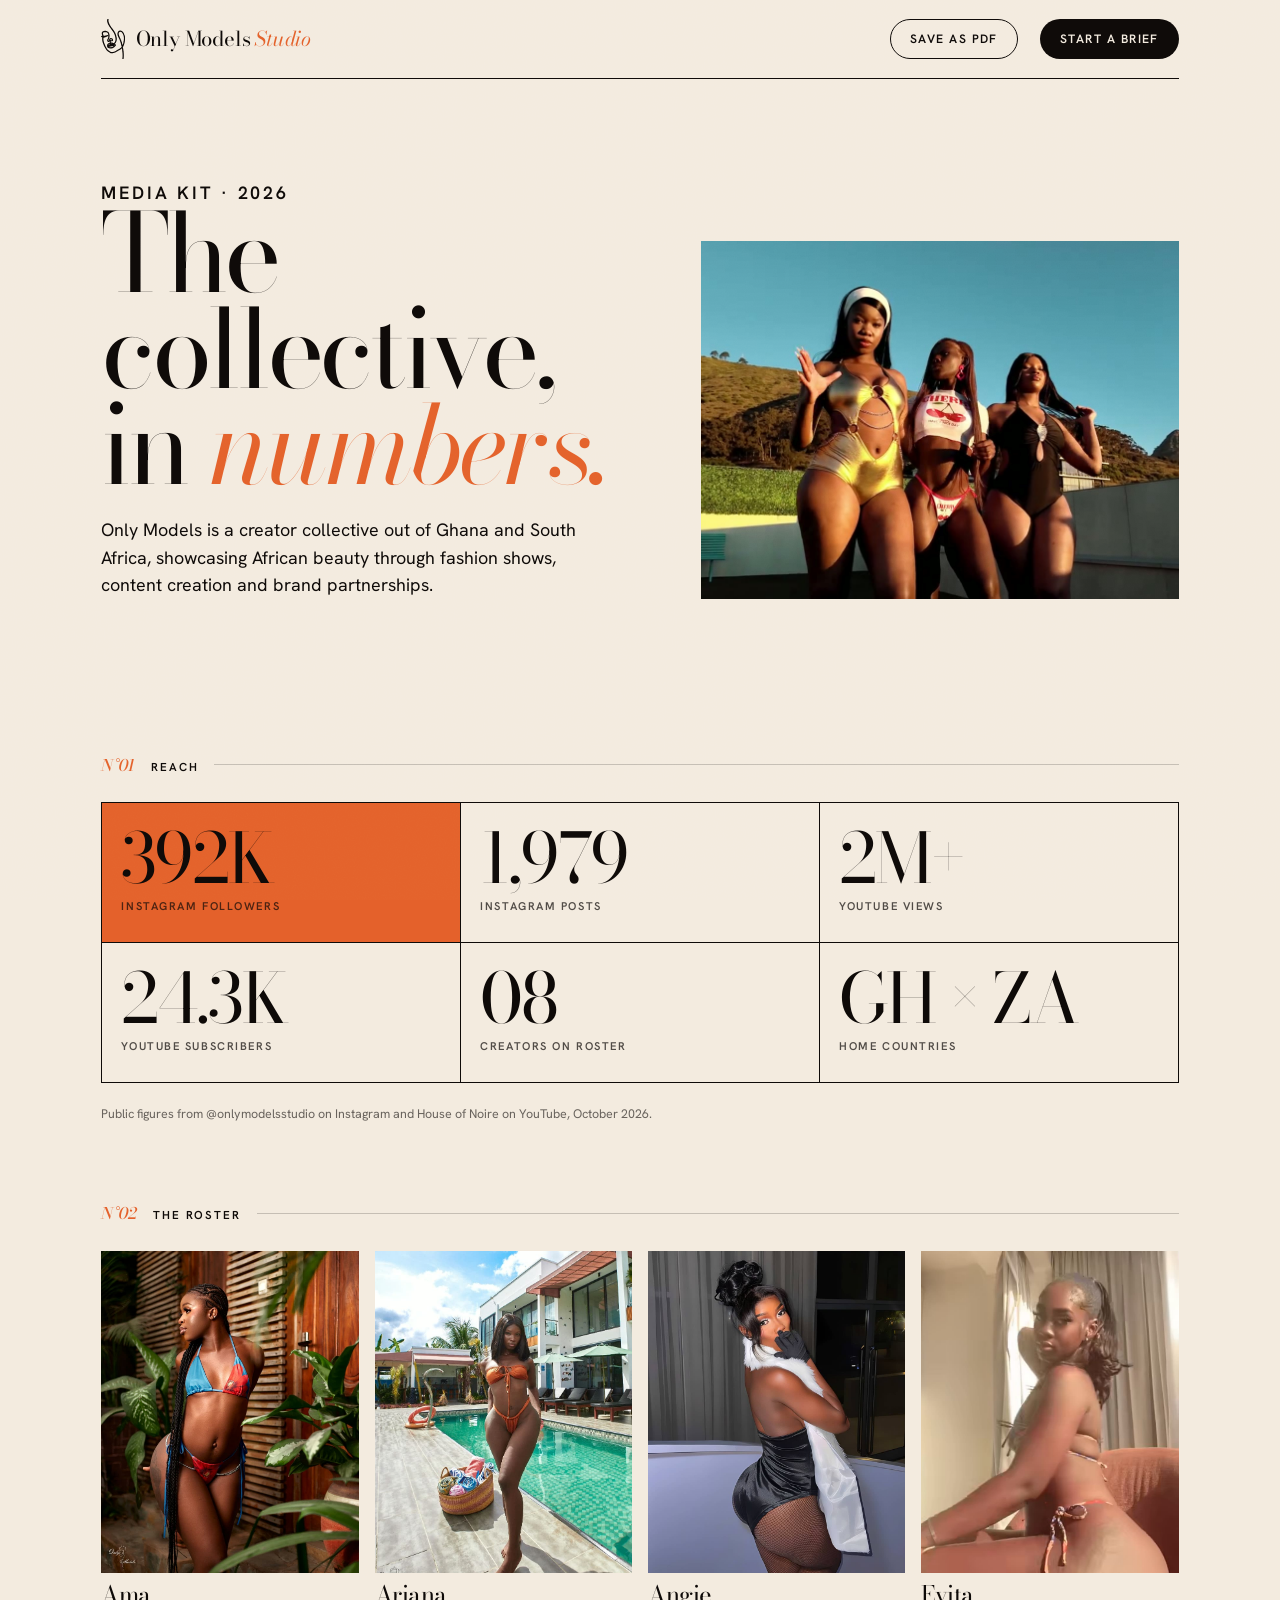
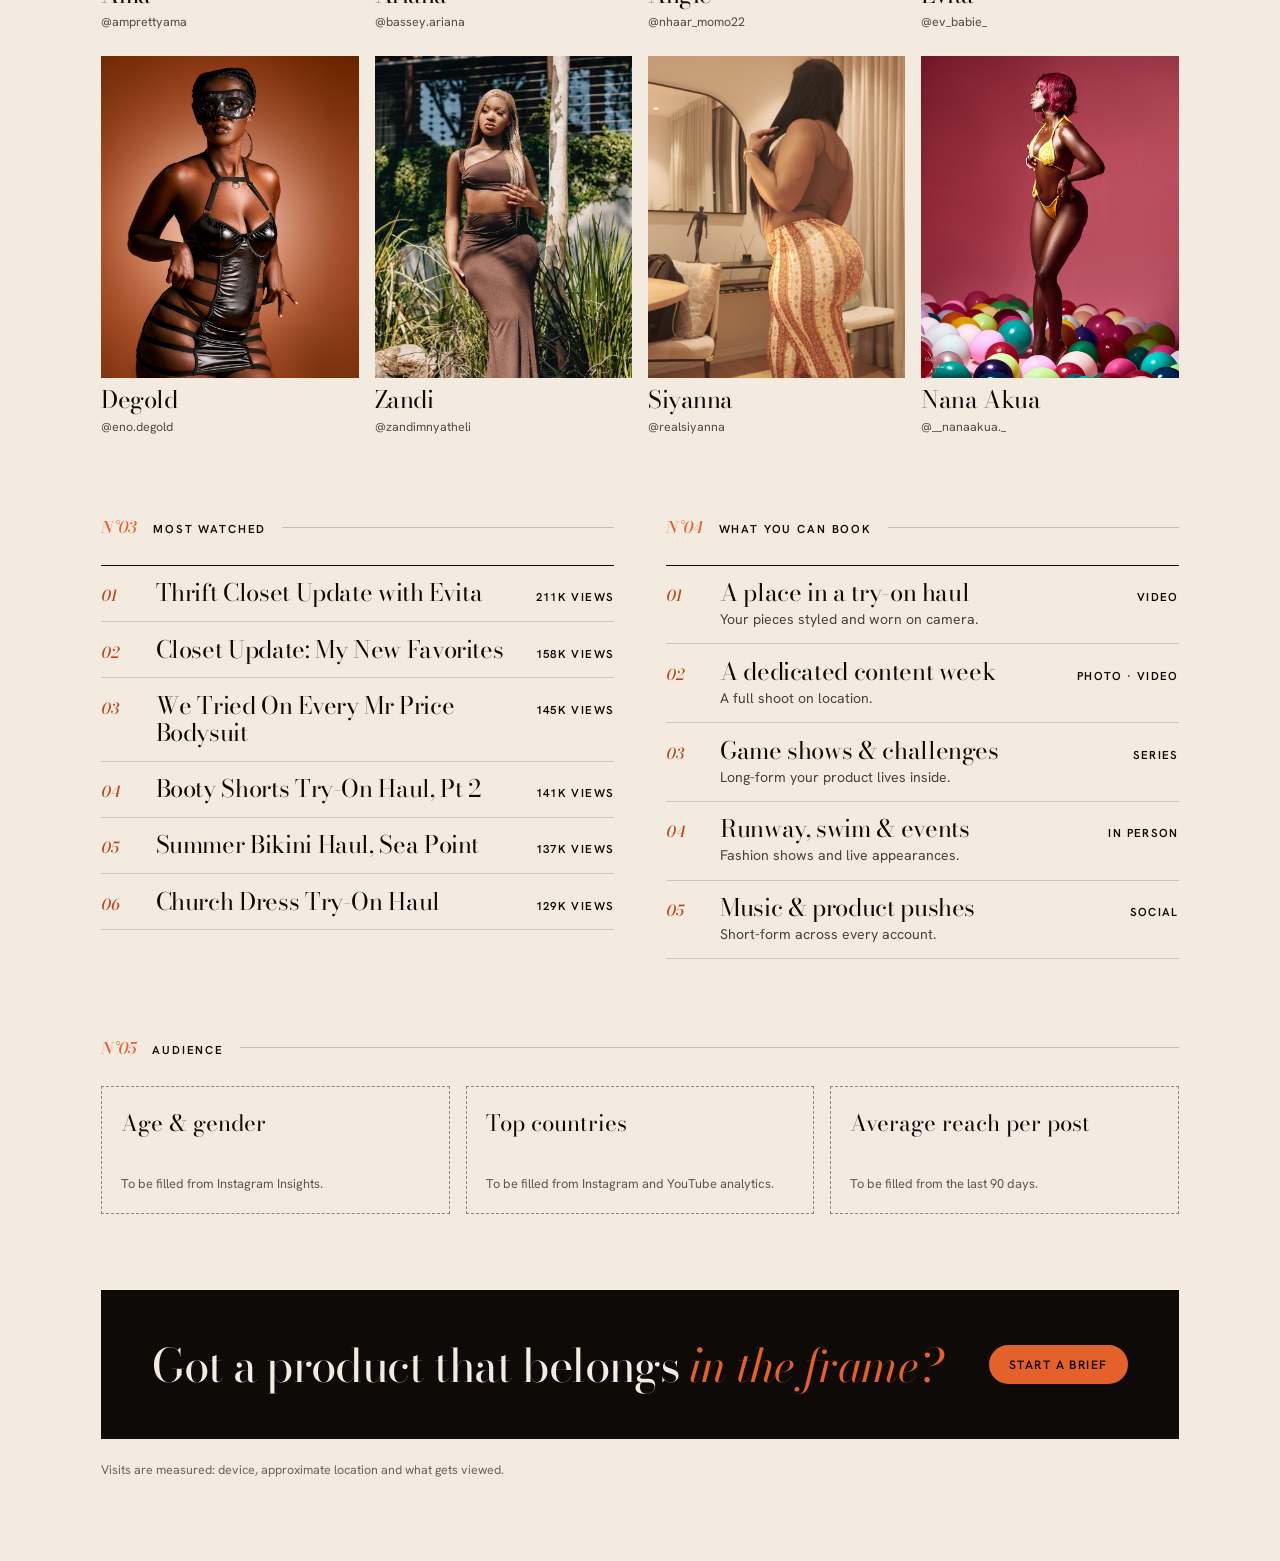
==== commit a81dda76: "Add ntfy visit tracking" ====
--- a/media-kit.html
+++ b/media-kit.html
@@ -144,6 +144,8 @@
     <p>Got a product that belongs <em>in the frame?</em></p>
     <a class="btn btn--solid" href="index.html#enquire">Start a brief</a>
   </div>
+  <p class="kit__fine">Visits are measured: device, approximate location and what gets viewed.</p>
 </div>
+<script src="js/track.js"></script>
 </body>
 </html>
--- a/css/style.css
+++ b/css/style.css
@@ -369,6 +369,7 @@
 .foot__cta { justify-self: end; display: grid; gap: 1.2rem; justify-items: start; align-content: start; }
 .foot__cta p { font-family: var(--serif); font-size: clamp(1.4rem, 2.2vw, 2rem); line-height: 1.1; letter-spacing: -.02em; max-width: 14em; }
 .foot__word { font-family: var(--serif); font-size: min(17.2vw, 17rem); line-height: .8; letter-spacing: -.055em; white-space: nowrap; margin: clamp(3rem, 7vw, 6rem) 0 0 -.04em; background: linear-gradient(180deg, var(--bone) 30%, rgba(243, 235, 223, .1)); -webkit-background-clip: text; background-clip: text; color: transparent; padding-bottom: .08em; }
+.foot__fine { flex-basis: 100%; text-transform: none; letter-spacing: .02em; font-size: .72rem; }
 .foot__base { display: flex; justify-content: space-between; gap: 1rem; flex-wrap: wrap; padding: 1.2rem 9.5rem 1.6rem 0; border-top: 1px solid var(--line); font-size: .7rem; letter-spacing: .12em; text-transform: uppercase; opacity: .6; }
 
 /* ───────────── drawer ───────────── */
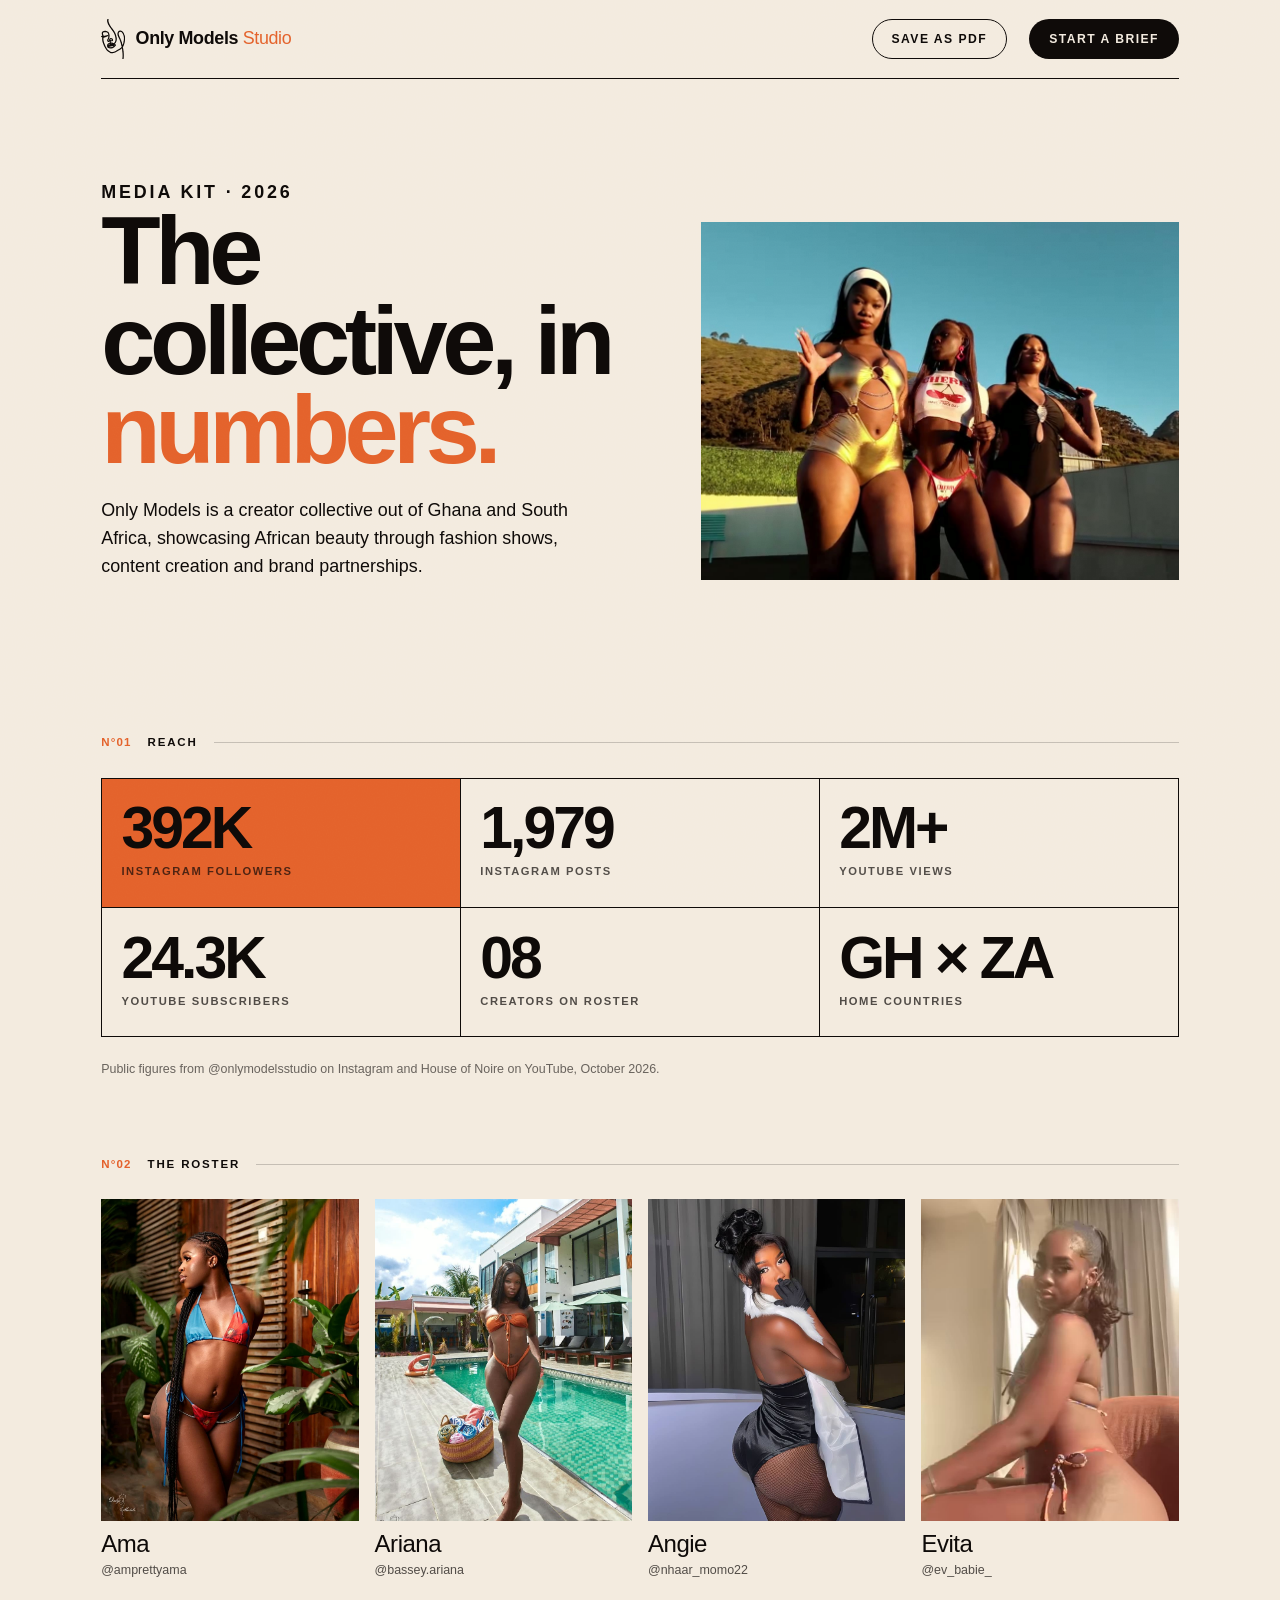
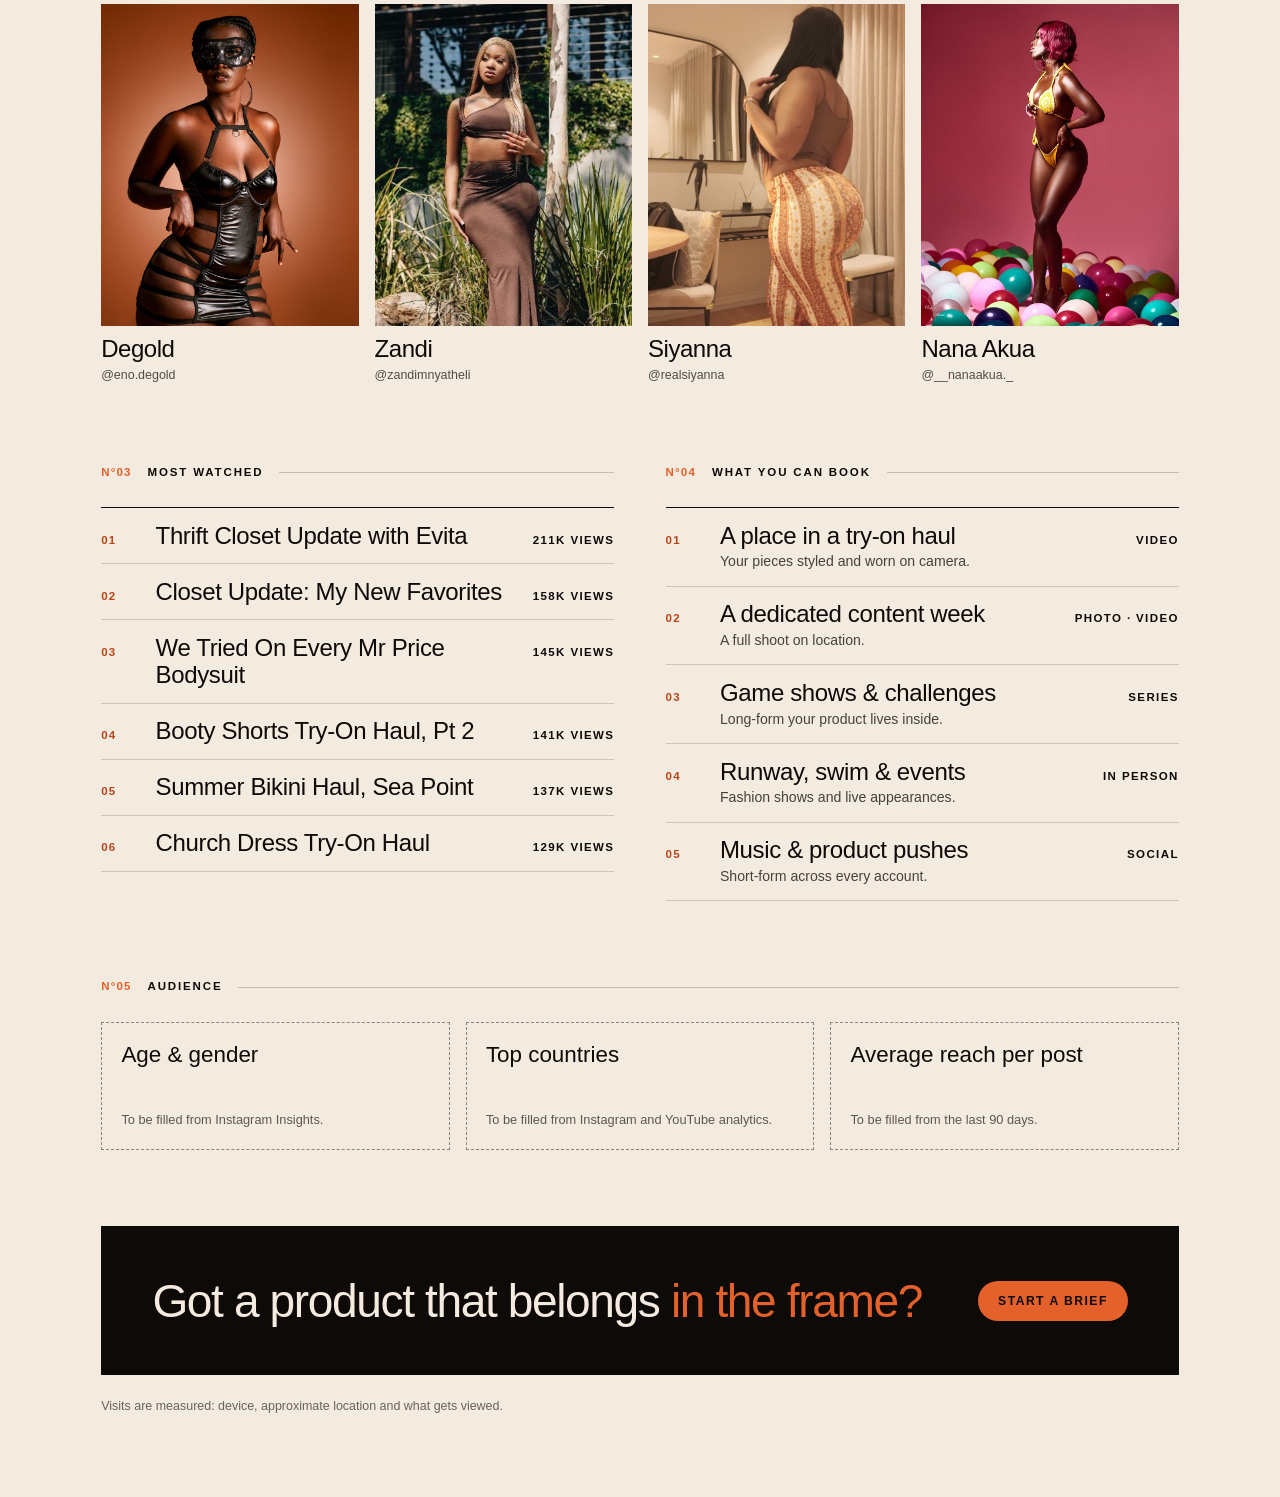
==== commit 3217b8a5: "Switch to Switzer, drop the marquee, add background grids Type is now a single neo-grotesk family in" ====
--- a/media-kit.html
+++ b/media-kit.html
@@ -7,9 +7,9 @@
 <meta name="description" content="Only Models Studio media kit: audience numbers, roster, formats and how to book the collective.">
 <meta name="theme-color" content="#f3ebdf">
 <link rel="icon" type="image/svg+xml" href="assets/favicon.svg">
-<link rel="preconnect" href="https://fonts.googleapis.com">
-<link rel="preconnect" href="https://fonts.gstatic.com" crossorigin>
-<link href="https://fonts.googleapis.com/css2?family=Bodoni+Moda:ital,opsz,wght@0,6..96,400..700;1,6..96,400..700&family=Hanken+Grotesk:wght@300..700&display=swap" rel="stylesheet">
+<link rel="preconnect" href="https://api.fontshare.com">
+<link rel="preconnect" href="https://cdn.fontshare.com" crossorigin>
+<link href="https://api.fontshare.com/v2/css?f[]=switzer@400,500,600,700&display=swap" rel="stylesheet">
 <link rel="stylesheet" href="css/style.css">
 <style>
   body { background: var(--bone); color: var(--ink); }
@@ -19,36 +19,36 @@
   .kit__bar .brand__mark { stroke-width: 64; }
   .kit__bar .btn { margin-left: .4rem; }
   .kit__cover { display: grid; grid-template-columns: 1.15fr 1fr; gap: clamp(1.5rem, 4vw, 4rem); align-items: end; padding-block: clamp(2.5rem, 6vw, 5rem); }
-  .kit__cover h1 { font: 400 clamp(3rem, 8.5vw, 7.4rem)/.88 var(--serif); letter-spacing: -.04em; }
+  .kit__cover h1 { font: 600 clamp(2.8rem, 7.6vw, 6.6rem)/.92 var(--display); letter-spacing: -.055em; }
   .kit__cover h1 em { color: var(--clay); }
   .kit__cover p { font-size: 1.12rem; max-width: 30rem; margin-top: 1.4rem; }
   .kit__cover figure { aspect-ratio: 4 / 3; overflow: hidden; }
   .kit__cover img { width: 100%; height: 100%; object-fit: cover; }
   .kit h2 { display: flex; align-items: baseline; gap: 1rem; font-size: .72rem; font-weight: 600; letter-spacing: .16em; text-transform: uppercase; margin: clamp(3rem, 6vw, 5rem) 0 1.6rem; }
-  .kit h2 i { font: italic 500 1rem var(--serif); color: var(--clay); letter-spacing: 0; text-transform: none; }
+  .kit h2 i { font: 600 .72rem var(--sans); letter-spacing: .1em; font-variant-numeric: tabular-nums; color: var(--clay); }
   .kit h2::after { content: ""; flex: 1; height: 1px; background: var(--ink); opacity: .2; align-self: center; }
   .nums { display: grid; grid-template-columns: repeat(3, 1fr); border-top: 1px solid var(--ink); border-left: 1px solid var(--ink); }
   .nums div { padding: 1.3rem 1.2rem 1.5rem; border-right: 1px solid var(--ink); border-bottom: 1px solid var(--ink); }
-  .nums b { display: block; font: 400 clamp(2.4rem, 5.4vw, 4.4rem)/1 var(--serif); letter-spacing: -.03em; }
+  .nums b { display: block; font: 600 clamp(2.1rem, 4.6vw, 3.8rem)/1 var(--display); letter-spacing: -.05em; }
   .nums span { font-size: .7rem; letter-spacing: .14em; text-transform: uppercase; font-weight: 600; opacity: .7; }
   .nums .hot { background: var(--clay); }
   .faces { display: grid; grid-template-columns: repeat(4, 1fr); gap: 1.4rem 1rem; }
   .faces img { width: 100%; aspect-ratio: 4 / 5; object-fit: cover; }
-  .faces b { display: block; font: 400 1.5rem/1.1 var(--serif); letter-spacing: -.02em; margin-top: .6rem; }
+  .faces b { display: block; font: 500 1.5rem/1.1 var(--display); letter-spacing: -.02em; margin-top: .6rem; }
   .faces span { font-size: .78rem; opacity: .7; }
   .rows { border-top: 1px solid var(--ink); }
   .rows li { display: grid; grid-template-columns: 2.4rem 1fr auto; gap: 1rem; align-items: baseline; padding-block: .85rem; border-bottom: 1px solid var(--line-ink); }
-  .rows i { font: italic 500 .95rem var(--serif); color: var(--clay-deep); }
-  .rows b { font: 400 clamp(1.15rem, 2vw, 1.5rem)/1.15 var(--serif); letter-spacing: -.015em; }
+  .rows i { font: 600 .72rem var(--sans); letter-spacing: .1em; font-variant-numeric: tabular-nums; color: var(--clay-deep); }
+  .rows b { font: 500 clamp(1.15rem, 2vw, 1.5rem)/1.15 var(--display); letter-spacing: -.015em; }
   .rows b small { display: block; font: 400 .88rem/1.4 var(--sans); letter-spacing: 0; opacity: .75; margin-top: .2rem; }
   .rows span { font-size: .72rem; letter-spacing: .12em; text-transform: uppercase; font-weight: 600; white-space: nowrap; }
   .two { display: grid; grid-template-columns: 1fr 1fr; gap: clamp(1.5rem, 4vw, 4rem); }
   .slots { display: grid; grid-template-columns: repeat(3, 1fr); gap: 1rem; }
   .slots div { border: 1px dashed rgba(14, 10, 8, .45); padding: 1.2rem; min-height: 8rem; display: flex; flex-direction: column; justify-content: space-between; }
-  .slots b { font: 400 1.4rem var(--serif); }
+  .slots b { font: 500 1.4rem var(--display); }
   .slots span { font-size: .8rem; opacity: .65; }
   .kit__end { margin-top: clamp(3rem, 6vw, 5rem); background: var(--ink); color: var(--bone); padding: clamp(1.8rem, 4vw, 3.2rem); display: flex; justify-content: space-between; align-items: center; gap: 1.5rem; flex-wrap: wrap; }
-  .kit__end p { font: 400 clamp(1.7rem, 3.6vw, 3rem)/1 var(--serif); letter-spacing: -.03em; }
+  .kit__end p { font: 500 clamp(1.7rem, 3.6vw, 3rem)/1 var(--display); letter-spacing: -.03em; }
   .kit__end em { color: var(--clay); }
   .kit__fine { font-size: .78rem; opacity: .6; margin-top: 1.4rem; }
   @media (max-width: 760px) {
--- a/css/style.css
+++ b/css/style.css
@@ -13,8 +13,8 @@
   --line: rgba(243, 235, 223, .16);
   --line-ink: rgba(14, 10, 8, .16);
 
-  --serif: "Bodoni Moda", "Didot", "Bodoni MT", Georgia, serif;
-  --sans: "Hanken Grotesk", "Helvetica Neue", Arial, sans-serif;
+  --display: "Switzer", "Helvetica Neue", Helvetica, Arial, sans-serif;
+  --sans: "Switzer", "Helvetica Neue", Helvetica, Arial, sans-serif;
 
   --gut: clamp(1.15rem, 4vw, 4rem);
   --sec: clamp(5rem, 11vw, 10.5rem);
@@ -40,7 +40,7 @@
 button { font: inherit; color: inherit; background: none; border: 0; padding: 0; cursor: pointer; }
 h1, h2, h3, h4, p, ol, ul, dl, dd, figure, fieldset { margin: 0; padding: 0; border: 0; }
 ol, ul { list-style: none; }
-em { font-style: italic; }
+em { font-style: normal; }
 ::selection { background: var(--clay); color: var(--ink); }
 :focus-visible { outline: 2px solid var(--clay); outline-offset: 3px; }
 [hidden] { display: none !important; }
@@ -61,8 +61,8 @@
   font-size: .72rem; font-weight: 600; letter-spacing: .16em; text-transform: uppercase;
 }
 .display {
-  font-family: var(--serif); font-weight: 400; letter-spacing: -.025em; line-height: .96;
-  font-size: clamp(2.5rem, 6.4vw, 6rem); text-wrap: balance;
+  font-family: var(--display); font-weight: 600; letter-spacing: -.045em; line-height: .98;
+  font-size: clamp(2.3rem, 5.6vw, 5.4rem); text-wrap: balance;
 }
 .display em { color: var(--clay); }
 
@@ -106,7 +106,7 @@
   font-size: .72rem; font-weight: 600; letter-spacing: .16em; text-transform: uppercase;
 }
 .sec-head::after { content: ""; order: 2; flex: 1; height: 1px; background: currentColor; opacity: .2; align-self: center; }
-.sec-no { color: var(--clay); font-family: var(--serif); font-style: italic; font-size: 1rem; letter-spacing: 0; text-transform: none; font-weight: 500; }
+.sec-no { color: var(--clay); }
 .sec-note { order: 3; opacity: .6; }
 
 /* ── reveal ── */
@@ -121,7 +121,7 @@
 .loader.is-done { clip-path: inset(0 0 100% 0); pointer-events: none; }
 .loader__mark { height: min(46vh, 420px); aspect-ratio: 1440 / 2400; fill: currentColor; stroke: currentColor; stroke-width: 5; animation: draw 1.5s var(--ease-io) both; }
 .loader__row { position: absolute; left: var(--gut); right: var(--gut); bottom: clamp(1.2rem, 3vw, 2.2rem); display: flex; justify-content: space-between; align-items: flex-end; font-size: .72rem; letter-spacing: .16em; text-transform: uppercase; font-weight: 600; }
-.loader__count { font-family: var(--serif); font-style: italic; font-size: clamp(2.6rem, 7vw, 5rem); letter-spacing: -.02em; line-height: .8; font-weight: 400; }
+.loader__count { font: 600 clamp(3rem, 8vw, 5.6rem)/.8 var(--display); letter-spacing: -.05em; font-variant-numeric: tabular-nums; }
 @keyframes draw { from { clip-path: inset(0 0 100% 0); } to { clip-path: inset(0 0 0 0); } }
 
 /* ───────────── nav ───────────── */
@@ -133,8 +133,8 @@
 .nav.is-hidden { transform: translateY(-110%); }
 .brand { display: flex; align-items: center; gap: .65rem; margin-right: auto; }
 .brand__mark { height: 2.5rem; aspect-ratio: 1440 / 2400; fill: currentColor; stroke: currentColor; stroke-width: 64; stroke-linejoin: round; }
-.brand__word { font-family: var(--serif); font-size: 1.28rem; letter-spacing: -.01em; line-height: 1; }
-.brand__word em { color: var(--clay); }
+.brand__word { font-family: var(--display); font-weight: 600; font-size: 1.12rem; letter-spacing: -.02em; line-height: 1; }
+.brand__word em { color: var(--clay); font-weight: 400; }
 .nav__links { display: flex; gap: clamp(1.2rem, 2.4vw, 2.4rem); font-size: .76rem; font-weight: 500; letter-spacing: .12em; text-transform: uppercase; }
 .nav__links a { position: relative; padding-block: .4rem; }
 .nav__links a::after { content: ""; position: absolute; left: 0; right: 0; bottom: 0; height: 1px; background: currentColor; transform: scaleX(0); transform-origin: right; transition: transform .45s var(--ease); }
@@ -148,8 +148,8 @@
 
 .menu { position: fixed; inset: 0; z-index: 55; background: var(--ink); padding: 6.5rem var(--gut) 2rem; display: flex; flex-direction: column; justify-content: space-between; animation: menuIn .5s var(--ease-io) both; }
 .menu nav { display: grid; }
-.menu a { display: flex; align-items: baseline; gap: 1rem; font-family: var(--serif); font-size: clamp(2.2rem, 11vw, 3.6rem); line-height: 1.2; letter-spacing: -.02em; border-bottom: 1px solid var(--line); padding-block: .35rem; }
-.menu a i { font: italic 500 .9rem var(--serif); color: var(--clay); letter-spacing: 0; }
+.menu a { display: flex; align-items: baseline; gap: 1rem; font-family: var(--display); font-weight: 600; font-size: clamp(2.2rem, 11vw, 3.6rem); line-height: 1.2; letter-spacing: -.04em; border-bottom: 1px solid var(--line); padding-block: .35rem; }
+.menu a i { font: 600 .72rem var(--sans); letter-spacing: .1em; font-variant-numeric: tabular-nums; color: var(--clay); }
 .menu__foot { font-size: .72rem; letter-spacing: .16em; text-transform: uppercase; opacity: .6; }
 @keyframes menuIn { from { clip-path: inset(0 0 100% 0); } to { clip-path: inset(0); } }
 
@@ -176,8 +176,8 @@
 .hero__eyebrow b { color: var(--clay); }
 .is-ready .hero__eyebrow { opacity: 1; }
 
-.hero__title { font-family: var(--serif); font-weight: 400; font-size: clamp(3.3rem, 10.2vw, 10.5rem); line-height: .86; letter-spacing: -.04em; }
-.hero__title em { color: var(--clay); padding-right: .06em; }
+.hero__title { font-family: var(--display); font-weight: 600; font-size: clamp(3rem, 8.8vw, 9.4rem); line-height: .9; letter-spacing: -.055em; }
+.hero__title em { color: var(--clay); }
 .line { display: block; overflow: hidden; padding-block: .06em .12em; margin-block: -.06em -.12em; }
 .line > span { display: block; transform: translateY(112%); transition: transform 1.25s var(--ease); }
 .line:nth-child(2) > span { transition-delay: .09s; }
@@ -193,20 +193,12 @@
 .hero__stats > div { padding: 1.15rem 1rem 1.35rem 0; display: flex; flex-direction: column-reverse; gap: .2rem; }
 .hero__stats > div + div { padding-left: 1.3rem; border-left: 1px solid var(--line); }
 .hero__stats dt { font-size: .68rem; letter-spacing: .14em; text-transform: uppercase; opacity: .62; font-weight: 500; }
-.hero__stats dd { font-family: var(--serif); font-size: clamp(1.7rem, 3.3vw, 3rem); line-height: 1; letter-spacing: -.02em; font-variant-numeric: lining-nums; }
-.hero__stats dd i { color: var(--clay); font-size: .7em; }
-
-/* ───────────── marquee ───────────── */
-.marquee { overflow: hidden; border-block: 1px solid var(--line); padding-block: clamp(.9rem, 2vw, 1.6rem); }
-.marquee__track { display: flex; align-items: center; gap: clamp(1.4rem, 3vw, 3rem); width: max-content; animation: marquee 38s linear infinite; }
-.marquee span { font-family: var(--serif); font-style: italic; font-size: clamp(2.2rem, 6vw, 5.4rem); line-height: 1; letter-spacing: -.02em; white-space: nowrap; }
-.marquee .o { color: transparent; -webkit-text-stroke: 1px var(--bone); font-style: normal; }
-.marquee i { color: var(--clay); font-style: normal; font-size: clamp(1.2rem, 2.4vw, 2.2rem); }
-@keyframes marquee { to { transform: translateX(-50%); } }
+.hero__stats dd { font-family: var(--display); font-weight: 600; font-size: clamp(1.7rem, 3.3vw, 3rem); line-height: 1; letter-spacing: -.04em; font-variant-numeric: lining-nums; }
+.hero__stats dd i { color: var(--clay); font-size: .7em; font-style: normal; }
 
 /* ───────────── collective ───────────── */
 .collective { padding-block: var(--sec); }
-.manifesto { font-family: var(--serif); font-size: clamp(1.75rem, 4.5vw, 4.5rem); line-height: 1.08; letter-spacing: -.028em; max-width: 21em; }
+.manifesto { font-family: var(--display); font-weight: 500; font-size: clamp(1.6rem, 3.7vw, 3.7rem); line-height: 1.1; letter-spacing: -.035em; max-width: 22em; }
 .manifesto em { color: var(--clay); }
 .manifesto .w { opacity: .14; transition: opacity .5s; }
 .manifesto .w.lit { opacity: 1; }
@@ -224,8 +216,8 @@
 .pillars { display: grid; grid-template-columns: repeat(3, 1fr); gap: clamp(1rem, 2vw, 2rem); margin-top: clamp(4rem, 8vw, 8rem); }
 .pillars li { border-top: 1px solid var(--ink); padding-top: 1.2rem; }
 .pillars li:nth-child(2) { --d: .08s; } .pillars li:nth-child(3) { --d: .16s; }
-.pillars span { font: italic 500 1rem var(--serif); color: var(--clay); }
-.pillars h3 { font-family: var(--serif); font-weight: 400; font-size: clamp(1.5rem, 2.5vw, 2.3rem); letter-spacing: -.02em; margin: .9rem 0 .5rem; line-height: 1.05; }
+.pillars span { font: 600 .72rem var(--sans); letter-spacing: .1em; font-variant-numeric: tabular-nums; color: var(--clay); }
+.pillars h3 { font-family: var(--display); font-weight: 600; font-size: clamp(1.5rem, 2.4vw, 2.2rem); letter-spacing: -.035em; margin: .9rem 0 .5rem; line-height: 1.05; }
 .pillars p { max-width: 24rem; opacity: .78; }
 
 /* ───────────── roster ───────────── */
@@ -234,13 +226,13 @@
 .roster__list { border-top: 1px solid var(--line); }
 .roster__item { border-bottom: 1px solid var(--line); }
 .roster__btn { width: 100%; display: grid; grid-template-columns: 2.6rem 1fr auto; align-items: center; gap: 1rem; text-align: left; padding-block: clamp(.5rem, 1.1vw, 1rem); transition: opacity .4s, padding .5s var(--ease); }
-.roster__btn .n { font: italic 500 .95rem var(--serif); color: var(--clay); align-self: start; padding-top: .9em; }
-.roster__btn .name { font-family: var(--serif); font-size: clamp(2.6rem, 7.2vw, 7rem); line-height: 1; letter-spacing: -.035em; transition: transform .6s var(--ease), color .4s; padding-bottom: .08em; }
+.roster__btn .n { font: 600 .72rem var(--sans); letter-spacing: .1em; font-variant-numeric: tabular-nums; color: var(--clay); align-self: start; padding-top: .9em; }
+.roster__btn .name { font-family: var(--display); font-weight: 600; font-size: clamp(2.4rem, 6.4vw, 6.2rem); line-height: 1.02; letter-spacing: -.05em; transition: transform .6s var(--ease), color .4s; }
 .roster__btn .meta { display: flex; align-items: center; gap: .9rem; font-size: .72rem; letter-spacing: .12em; text-transform: uppercase; opacity: .55; transition: opacity .4s; }
 .roster__btn .meta svg { width: 1.1rem; height: 1.1rem; opacity: 0; transform: translate(-6px, 6px); transition: opacity .4s, transform .5s var(--ease); }
 .roster__btn .thumb { display: none; }
 .roster__list:hover .roster__btn:not(:hover) { opacity: .32; }
-.roster__btn:hover .name, .roster__btn:focus-visible .name { transform: translateX(.22em); font-style: italic; color: var(--clay); }
+.roster__btn:hover .name, .roster__btn:focus-visible .name { transform: translateX(.22em); color: var(--clay); }
 .roster__btn:hover .meta { opacity: 1; }
 .roster__btn:hover .meta svg { opacity: 1; transform: none; }
 
@@ -251,7 +243,7 @@
 .roster__frame img.is-on { opacity: 1; z-index: 2; animation: wipe .85s var(--ease-io) both; }
 @keyframes wipe { from { clip-path: inset(100% 0 0 0); transform: scale(1.14); } to { clip-path: inset(0); transform: scale(1); } }
 .roster__caption { display: flex; justify-content: space-between; margin-top: .8rem; font-size: .72rem; letter-spacing: .14em; text-transform: uppercase; }
-.roster__caption span:first-child { font: italic 500 1rem var(--serif); color: var(--clay); letter-spacing: 0; }
+.roster__caption span:first-child { font: 600 .72rem var(--sans); letter-spacing: .1em; font-variant-numeric: tabular-nums; color: var(--clay); }
 
 /* ───────────── work ───────────── */
 .work { padding-block: var(--sec); }
@@ -270,8 +262,8 @@
 .vid__play svg { width: 1.1rem; height: 1.1rem; }
 .vid:hover .vid__play { background: var(--clay); transform: translateY(-3px); }
 .vid__meta { display: flex; justify-content: space-between; align-items: baseline; gap: 1rem; padding-top: .85rem; }
-.vid__title { font-family: var(--serif); font-size: clamp(1.1rem, 1.5vw, 1.4rem); line-height: 1.15; letter-spacing: -.015em; }
-.vid--lead .vid__title { font-size: clamp(1.4rem, 2.4vw, 2.2rem); }
+.vid__title { font-family: var(--display); font-weight: 500; font-size: clamp(1rem, 1.2vw, 1.15rem); line-height: 1.2; letter-spacing: -.01em; }
+.vid--lead .vid__title { font-size: clamp(1.3rem, 2vw, 1.9rem); }
 .vid__views { font-size: .7rem; letter-spacing: .12em; text-transform: uppercase; font-weight: 600; white-space: nowrap; opacity: .7; }
 .vid__views b { color: var(--clay-deep); font-weight: 700; }
 .work__more { margin-top: clamp(2rem, 4vw, 3.4rem); font-size: .9rem; opacity: .75; }
@@ -289,7 +281,7 @@
 .reel video { width: 100%; height: 100%; object-fit: cover; pointer-events: none; }
 .reel::after { content: ""; position: absolute; inset: 55% 0 0 0; background: linear-gradient(0deg, rgba(14, 10, 8, .8), transparent); }
 .reel figcaption { position: absolute; z-index: 1; left: 1rem; right: 1rem; bottom: .9rem; display: flex; justify-content: space-between; align-items: baseline; }
-.reel figcaption b { font: italic 400 1.5rem/1 var(--serif); letter-spacing: -.01em; }
+.reel figcaption b { font: 600 1.15rem/1 var(--display); letter-spacing: -.02em; }
 .reel figcaption span { font-size: .68rem; letter-spacing: .14em; font-weight: 600; color: var(--clay); }
 
 /* ───────────── brands ───────────── */
@@ -298,20 +290,20 @@
 .brands .display em { color: var(--bone); }
 .brands__layout { display: grid; grid-template-columns: minmax(0, 1fr) minmax(0, 1.25fr); gap: clamp(2.5rem, 6vw, 7rem); align-items: start; }
 .brands__lead { position: sticky; top: 6.5rem; display: grid; gap: 1.6rem; justify-items: start; }
-.brands__lead .display { font-size: clamp(3.4rem, 9vw, 9rem); line-height: .86; }
+.brands__lead .display { font-size: clamp(3.2rem, 8.4vw, 8.4rem); line-height: .9; }
 .brands__lead p { font-size: clamp(1.05rem, 1.4vw, 1.3rem); line-height: 1.45; max-width: 27rem; }
 .brands__actions { display: flex; gap: .7rem; flex-wrap: wrap; }
 .offers { border-top: 1px solid var(--ink); }
 .offer { display: grid; grid-template-columns: 3rem 1fr auto; gap: 1rem 1.5rem; align-items: start; padding-block: clamp(1.3rem, 2.4vw, 2.1rem); border-bottom: 1px solid var(--ink); }
-.offer__no { font: italic 500 1rem var(--serif); padding-top: .35rem; }
-.offer h3 { font-family: var(--serif); font-weight: 400; font-size: clamp(1.5rem, 2.7vw, 2.6rem); line-height: 1.02; letter-spacing: -.025em; }
+.offer__no { font: 600 .72rem var(--sans); letter-spacing: .1em; font-variant-numeric: tabular-nums; padding-top: .35rem; }
+.offer h3 { font-family: var(--display); font-weight: 600; font-size: clamp(1.5rem, 2.6vw, 2.5rem); line-height: 1.02; letter-spacing: -.04em; }
 .offer p { margin-top: .55rem; max-width: 30rem; }
 .offer__tag { font-size: .66rem; letter-spacing: .14em; text-transform: uppercase; font-weight: 600; padding-top: .7rem; white-space: nowrap; }
 .process { display: grid; grid-template-columns: repeat(4, 1fr); gap: clamp(1rem, 2vw, 2rem); margin-top: clamp(4rem, 8vw, 8rem); }
 .process > div { background: var(--ink); color: var(--bone); padding: 1.4rem 1.4rem 1.7rem; min-height: 11.5rem; display: flex; flex-direction: column; }
 .process > div:nth-child(2) { --d: .07s; } .process > div:nth-child(3) { --d: .14s; } .process > div:nth-child(4) { --d: .21s; }
 .process span { font-size: .66rem; letter-spacing: .16em; text-transform: uppercase; font-weight: 600; color: var(--clay); }
-.process h4 { font-family: var(--serif); font-weight: 400; font-size: clamp(1.35rem, 2vw, 1.8rem); letter-spacing: -.02em; line-height: 1.05; margin-top: auto; }
+.process h4 { font-family: var(--display); font-weight: 600; font-size: clamp(1.35rem, 2vw, 1.8rem); letter-spacing: -.035em; line-height: 1.05; margin-top: auto; }
 .process p { font-size: .92rem; opacity: .72; margin-top: .45rem; }
 
 /* ───────────── enquire ───────────── */
@@ -336,7 +328,7 @@
 .chips legend { margin-bottom: .8rem; padding: 0; }
 .chips legend small { font-size: 1em; opacity: .6; font-weight: 500; margin-left: .5em; }
 .field input, .field textarea {
-  width: 100%; font: 400 clamp(1.2rem, 1.8vw, 1.55rem)/1.3 var(--serif); letter-spacing: -.01em; color: inherit;
+  width: 100%; font: 500 clamp(1.1rem, 1.5vw, 1.35rem)/1.3 var(--display); letter-spacing: -.005em; color: inherit;
   background: none; border: 0; border-bottom: 1px solid var(--line-ink); border-radius: 0; padding: .45rem 0 .65rem; transition: border-color .3s;
 }
 .field textarea { resize: vertical; min-height: 5.5rem; }
@@ -358,17 +350,17 @@
 .foot { padding-top: clamp(3.5rem, 7vw, 6.5rem); overflow: hidden; }
 .foot__top { display: grid; grid-template-columns: 1.1fr 1fr 1.2fr; gap: 2.5rem; }
 .foot .eyebrow { opacity: .55; margin-bottom: 1.1rem; }
-.foot__social a { display: inline-flex; align-items: center; gap: .5rem; font-family: var(--serif); font-size: clamp(1.5rem, 2.4vw, 2.2rem); line-height: 1.25; letter-spacing: -.02em; transition: color .3s, transform .5s var(--ease); }
+.foot__social a { display: inline-flex; align-items: center; gap: .5rem; font-family: var(--display); font-weight: 500; font-size: clamp(1.5rem, 2.4vw, 2.2rem); line-height: 1.25; letter-spacing: -.035em; transition: color .3s, transform .5s var(--ease); }
 .foot__social a svg { width: .55em; height: .55em; opacity: .5; transition: transform .4s var(--ease), opacity .3s; }
-.foot__social a:hover { color: var(--clay); font-style: italic; transform: translateX(.2em); }
+.foot__social a:hover { color: var(--clay); transform: translateX(.2em); }
 .foot__social a:hover svg { opacity: 1; transform: translate(3px, -3px); }
 .foot__list { display: grid; gap: .6rem; }
 .foot__list a { border-bottom: 1px solid var(--line); padding-bottom: .1rem; transition: border-color .3s; }
 .foot__list a:hover { border-color: var(--bone); }
-.foot__list i { font-family: var(--serif); color: var(--clay); margin-left: .3em; }
+.foot__list i { font-style: normal; color: var(--clay); margin-left: .3em; }
 .foot__cta { justify-self: end; display: grid; gap: 1.2rem; justify-items: start; align-content: start; }
-.foot__cta p { font-family: var(--serif); font-size: clamp(1.4rem, 2.2vw, 2rem); line-height: 1.1; letter-spacing: -.02em; max-width: 14em; }
-.foot__word { font-family: var(--serif); font-size: min(17.2vw, 17rem); line-height: .8; letter-spacing: -.055em; white-space: nowrap; margin: clamp(3rem, 7vw, 6rem) 0 0 -.04em; background: linear-gradient(180deg, var(--bone) 30%, rgba(243, 235, 223, .1)); -webkit-background-clip: text; background-clip: text; color: transparent; padding-bottom: .08em; }
+.foot__cta p { font-family: var(--display); font-weight: 500; font-size: clamp(1.4rem, 2.2vw, 2rem); line-height: 1.1; letter-spacing: -.035em; max-width: 14em; }
+.foot__word { font-family: var(--display); font-weight: 600; font-size: min(18vw, 18rem); line-height: .84; letter-spacing: -.065em; white-space: nowrap; margin: clamp(3rem, 7vw, 6rem) 0 0 -.04em; background: linear-gradient(180deg, var(--bone) 30%, rgba(243, 235, 223, .1)); -webkit-background-clip: text; background-clip: text; color: transparent; padding-bottom: .08em; }
 .foot__fine { flex-basis: 100%; text-transform: none; letter-spacing: .02em; font-size: .72rem; }
 .foot__base { display: flex; justify-content: space-between; gap: 1rem; flex-wrap: wrap; padding: 1.2rem 9.5rem 1.6rem 0; border-top: 1px solid var(--line); font-size: .7rem; letter-spacing: .12em; text-transform: uppercase; opacity: .6; }
 
@@ -385,7 +377,7 @@
 .drawer__media img { width: 100%; aspect-ratio: 4 / 5; max-height: 62vh; object-fit: cover; scroll-snap-align: start; }
 .drawer__body { padding: 1.6rem clamp(1.3rem, 3vw, 2.2rem) 2.2rem; display: grid; gap: 1rem; justify-items: start; }
 .drawer__body .eyebrow { color: var(--clay); }
-.drawer__name { font-family: var(--serif); font-weight: 400; font-size: clamp(3.2rem, 9vw, 5.2rem); line-height: .9; letter-spacing: -.035em; }
+.drawer__name { font-family: var(--display); font-weight: 600; font-size: clamp(2.8rem, 8vw, 4.6rem); line-height: .95; letter-spacing: -.05em; }
 .drawer__note { opacity: .75; max-width: 26rem; }
 .drawer__links { display: flex; flex-wrap: wrap; gap: .45rem; margin-bottom: .6rem; }
 .drawer__links a { display: inline-flex; align-items: center; gap: .5rem; padding: .6rem .95rem; border: 1px solid var(--line); border-radius: 999px; font-size: .82rem; transition: background .3s, color .3s, border-color .3s; }
@@ -408,8 +400,8 @@
 .assist__copy .sec-head { width: 100%; margin-bottom: .6rem; }
 .assist__lede { font-size: clamp(1.05rem, 1.4vw, 1.25rem); line-height: 1.45; max-width: 31rem; color: rgba(243, 235, 223, .82); }
 .assist__points { width: 100%; max-width: 31rem; border-top: 1px solid var(--line); }
-.assist__points li { display: flex; gap: 1.1rem; align-items: baseline; padding-block: .8rem; border-bottom: 1px solid var(--line); font-family: var(--serif); font-size: clamp(1.15rem, 1.7vw, 1.5rem); letter-spacing: -.015em; }
-.assist__points span { font: italic 500 .9rem var(--serif); color: var(--clay); }
+.assist__points li { display: flex; gap: 1.1rem; align-items: baseline; padding-block: .8rem; border-bottom: 1px solid var(--line); font-family: var(--display); font-weight: 500; font-size: clamp(1.15rem, 1.7vw, 1.5rem); letter-spacing: -.015em; }
+.assist__points span { font: 600 .72rem var(--sans); letter-spacing: .1em; font-variant-numeric: tabular-nums; color: var(--clay); }
 .assist__tag { font-size: .78rem; opacity: .55; max-width: 28rem; }
 .assist__stage { position: relative; justify-self: center; width: min(100%, 26.5rem); }
 .assist__stage::before { content: ""; position: absolute; inset: 0; border-radius: 22px; background: var(--clay); transform: rotate(-5deg) translate(-1.1rem, .8rem); }
@@ -426,7 +418,7 @@
 .chat__head { display: flex; align-items: center; gap: .8rem; padding: .95rem 1.1rem; background: var(--ink); color: var(--bone); flex: none; }
 .chat__head > svg { height: 2.4rem; aspect-ratio: 1440 / 2400; fill: currentColor; stroke: currentColor; stroke-width: 60; flex: none; }
 .chat__head div { flex: 1; display: grid; line-height: 1.25; }
-.chat__head b { font: 400 1.15rem var(--serif); letter-spacing: -.01em; }
+.chat__head b { font: 500 1.15rem var(--display); letter-spacing: -.01em; }
 .chat__head small { font-size: .66rem; letter-spacing: .12em; text-transform: uppercase; opacity: .6; }
 .chat__head button { width: 2.2rem; height: 2.2rem; display: grid; place-items: center; border-radius: 50%; transition: background .3s; }
 .chat__head button:hover { background: rgba(243, 235, 223, .14); }
@@ -440,7 +432,7 @@
 .msg--typing i { width: .4rem; height: .4rem; border-radius: 50%; background: var(--ink); opacity: .25; animation: blink 1s infinite; }
 .msg--typing i:nth-child(2) { animation-delay: .15s; } .msg--typing i:nth-child(3) { animation-delay: .3s; }
 .msg--card { max-width: 94%; width: 94%; padding: 0; background: #fff8ee; border: 1px solid var(--line-ink); overflow: hidden; }
-.msg--card h5 { margin: 0; padding: .7rem .9rem; font: 400 1.15rem var(--serif); letter-spacing: -.01em; background: var(--clay); }
+.msg--card h5 { margin: 0; padding: .7rem .9rem; font: 500 1.15rem var(--display); letter-spacing: -.01em; background: var(--clay); }
 .msg--card dl { display: grid; grid-template-columns: auto 1fr; gap: .35rem .9rem; padding: .8rem .9rem; font-size: .86rem; margin: 0; }
 .msg--card dt { font-size: .64rem; letter-spacing: .12em; text-transform: uppercase; font-weight: 600; opacity: .6; padding-top: .18rem; }
 .msg--card .btn { margin: 0 .9rem .9rem; font-size: .7rem; padding: .9em 1.3em; }
@@ -489,6 +481,40 @@
 .foot__word.is-split { background: none; color: inherit; overflow: hidden; }
 .foot__word .l { display: inline-block; background: linear-gradient(180deg, var(--bone) 30%, rgba(243, 235, 223, .1)); -webkit-background-clip: text; background-clip: text; color: transparent; transform: translateY(104%); transition: transform 1.1s var(--ease); transition-delay: calc(var(--i) * 45ms); padding-bottom: .08em; }
 .foot__word.in .l { transform: none; }
+
+/* ───────────── background grids ─────────────
+   faint layout lines behind the type-led sections; each fades out so it never frames a photo */
+.gridded { position: relative; isolation: isolate; }
+.gridded::before {
+  content: ""; position: absolute; inset: 0; z-index: -1; pointer-events: none;
+  background-image: linear-gradient(to right, var(--grid) 1px, transparent 1px), linear-gradient(to bottom, var(--grid) 1px, transparent 1px);
+  background-size: var(--cell, 5rem) var(--cell, 5rem); background-position: center top;
+  -webkit-mask-image: var(--fade); mask-image: var(--fade);
+}
+/* column guides only, aligned to the page margins (the roster rows supply the horizontals) */
+.gridded--cols::before {
+  inset-inline: max(var(--gut), calc((100% - 1560px) / 2 + var(--gut)));
+  background-image: linear-gradient(to right, var(--grid) 1px, transparent 1px);
+  background-size: calc(100% / 6) 100%; background-position: left top; border-right: 1px solid var(--grid);
+}
+/* a brighter copy of the grid, visible only in a soft circle under the pointer (--mx/--my set in main.js) */
+.gridded:not(.gridded--cols)::after {
+  content: ""; position: absolute; inset: 0; z-index: -1; pointer-events: none;
+  background-image: linear-gradient(to right, var(--glow) 1px, transparent 1px), linear-gradient(to bottom, var(--glow) 1px, transparent 1px);
+  background-size: var(--cell, 5rem) var(--cell, 5rem); background-position: center top;
+  -webkit-mask-image: radial-gradient(17rem circle at var(--mx, -99rem) var(--my, -99rem), #000, transparent);
+  mask-image: radial-gradient(17rem circle at var(--mx, -99rem) var(--my, -99rem), #000, transparent);
+}
+/* slow diagonal drift, exactly one cell per loop so it never jumps; runs only while on screen */
+.gridded--live.is-live::before, .gridded--live.is-live::after { animation: gridDrift 18s linear infinite; }
+@keyframes gridDrift { to { background-position: calc(50% + var(--cell, 5rem)) var(--cell, 5rem); } }
+.gridded { --glow: rgba(228, 97, 43, .7); }
+.brands.gridded { --glow: rgba(14, 10, 8, .45); }
+.reels.gridded { --grid: rgba(243, 235, 223, .085); --fade: linear-gradient(180deg, transparent, #000 22%, #000 78%, transparent); }
+.foot.gridded { --grid: rgba(243, 235, 223, .09); --fade: linear-gradient(0deg, #000 0%, #000 30%, transparent 92%); }
+.roster.gridded { --grid: rgba(243, 235, 223, .09); --fade: linear-gradient(180deg, transparent, #000 16%, #000 80%, transparent); }
+.brands.gridded { --grid: rgba(14, 10, 8, .13); --fade: radial-gradient(110% 85% at 100% 0%, #000 0%, transparent 72%); }
+.assist.gridded { --grid: rgba(243, 235, 223, .09); --cell: 4rem; --fade: radial-gradient(58% 72% at 74% 50%, #000 0%, transparent 100%); }
 
 /* ───────────── responsive ───────────── */
 @media (max-width: 1020px) {
@@ -516,7 +542,7 @@
   .hero__media::after { background-color: rgba(14, 10, 8, .3); }
   .hero__eyebrow { font-size: .62rem; letter-spacing: .12em; white-space: nowrap; }
   .hero__inner { padding-top: 6rem; }
-  .hero__title { font-size: clamp(3.3rem, 16.5vw, 6rem); line-height: .9; }
+  .hero__title { font-size: clamp(2.8rem, 13.6vw, 5.4rem); line-height: .92; }
   .hero__foot { flex-direction: column; align-items: flex-start; gap: 1.3rem; }
   .hero__stats { grid-template-columns: 1fr 1fr; }
   .hero__stats > div { padding: .85rem .5rem .95rem 0; }
@@ -541,12 +567,15 @@
   .form__row { grid-template-columns: 1fr; }
   .foot__top { grid-template-columns: 1fr; }
   .ask span { display: none; }
+  .gridded { --cell: 3.2rem; }
+  .gridded--cols::before { background-size: calc(100% / 3) 100%; }
+  .assist.gridded { --fade: radial-gradient(90% 55% at 50% 70%, #000 0%, transparent 100%); }
   .seal { left: auto; right: .4rem; top: -2.6rem; width: 6.4rem; }
   .assist__stage::before { transform: rotate(-4deg) translate(-.4rem, .6rem); }
   .chat--inline { height: min(34rem, 80svh); }
   .foot__base { padding: 1.2rem 0 5rem; }
   .ask { padding: .9rem; }
-  .brand__word { font-size: 1.12rem; }
+  .brand__word { font-size: 1rem; }
 }
 
 @media (prefers-reduced-motion: reduce) {
